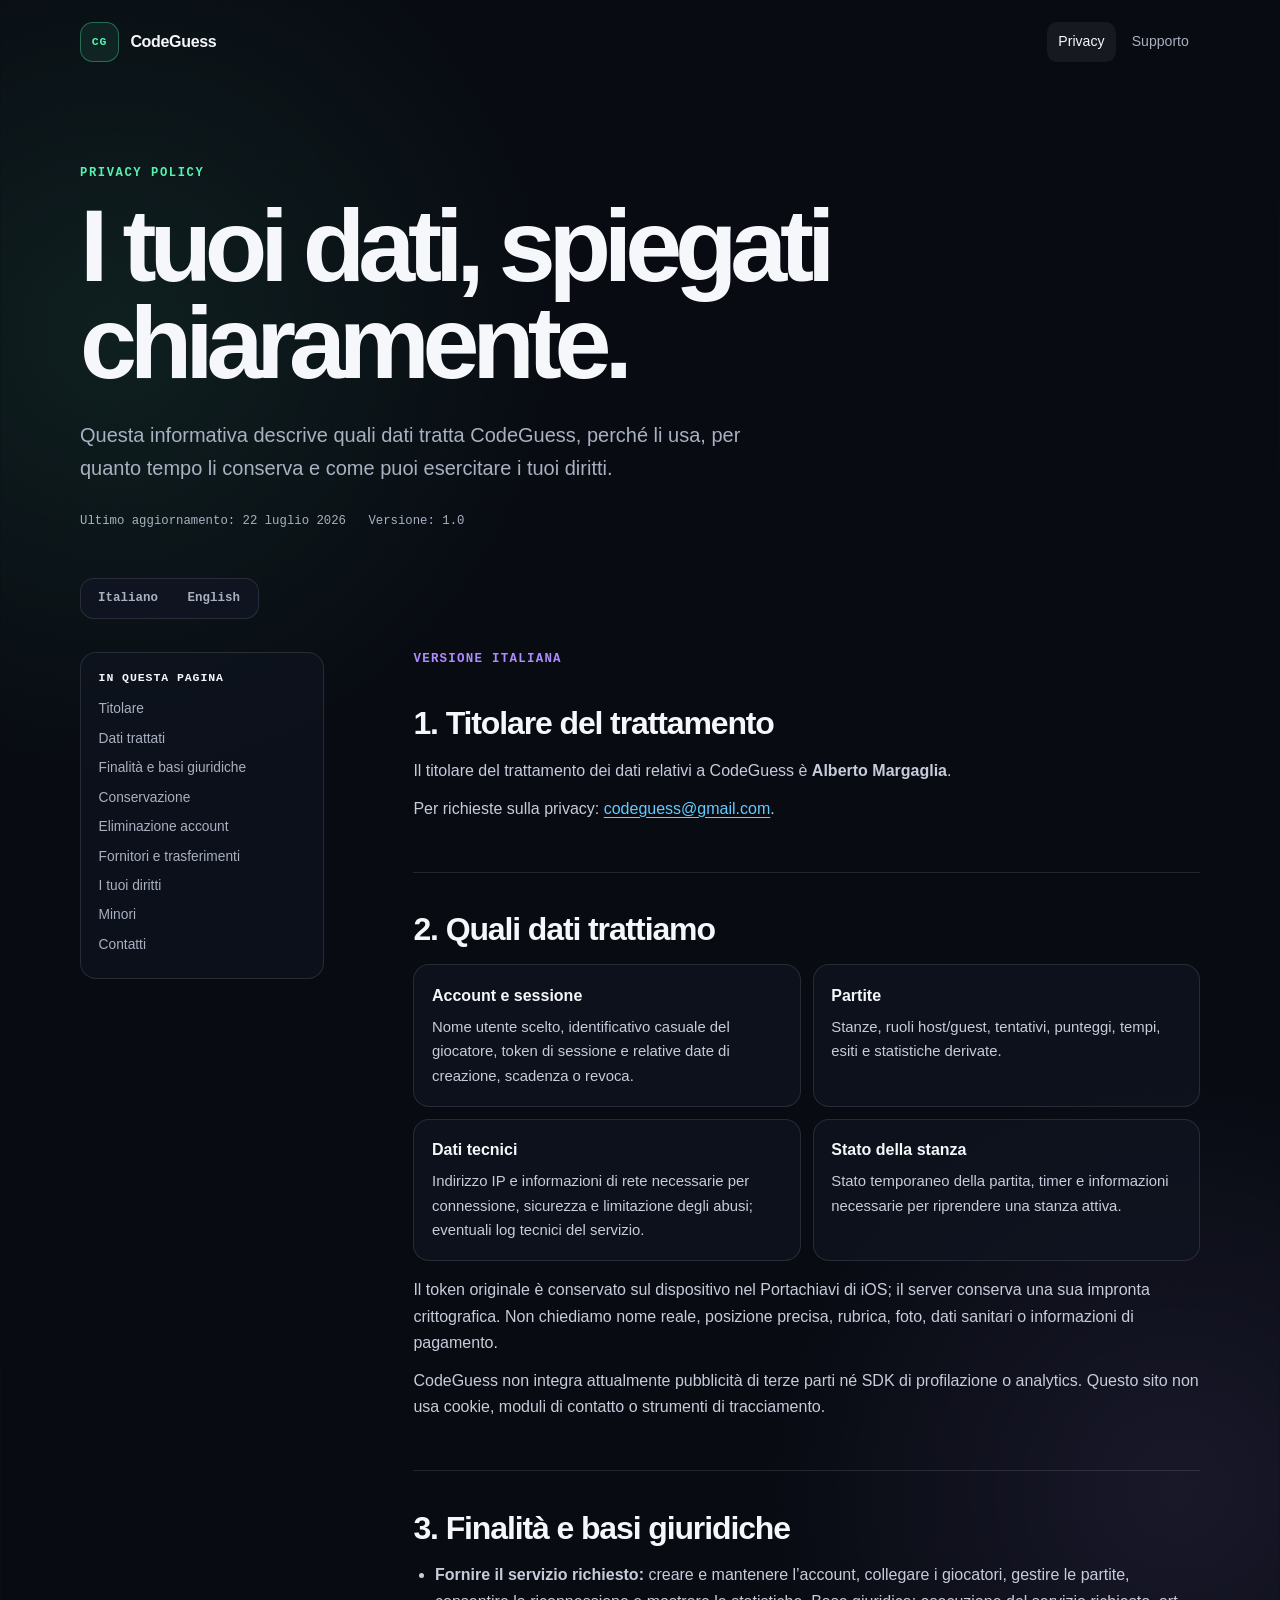
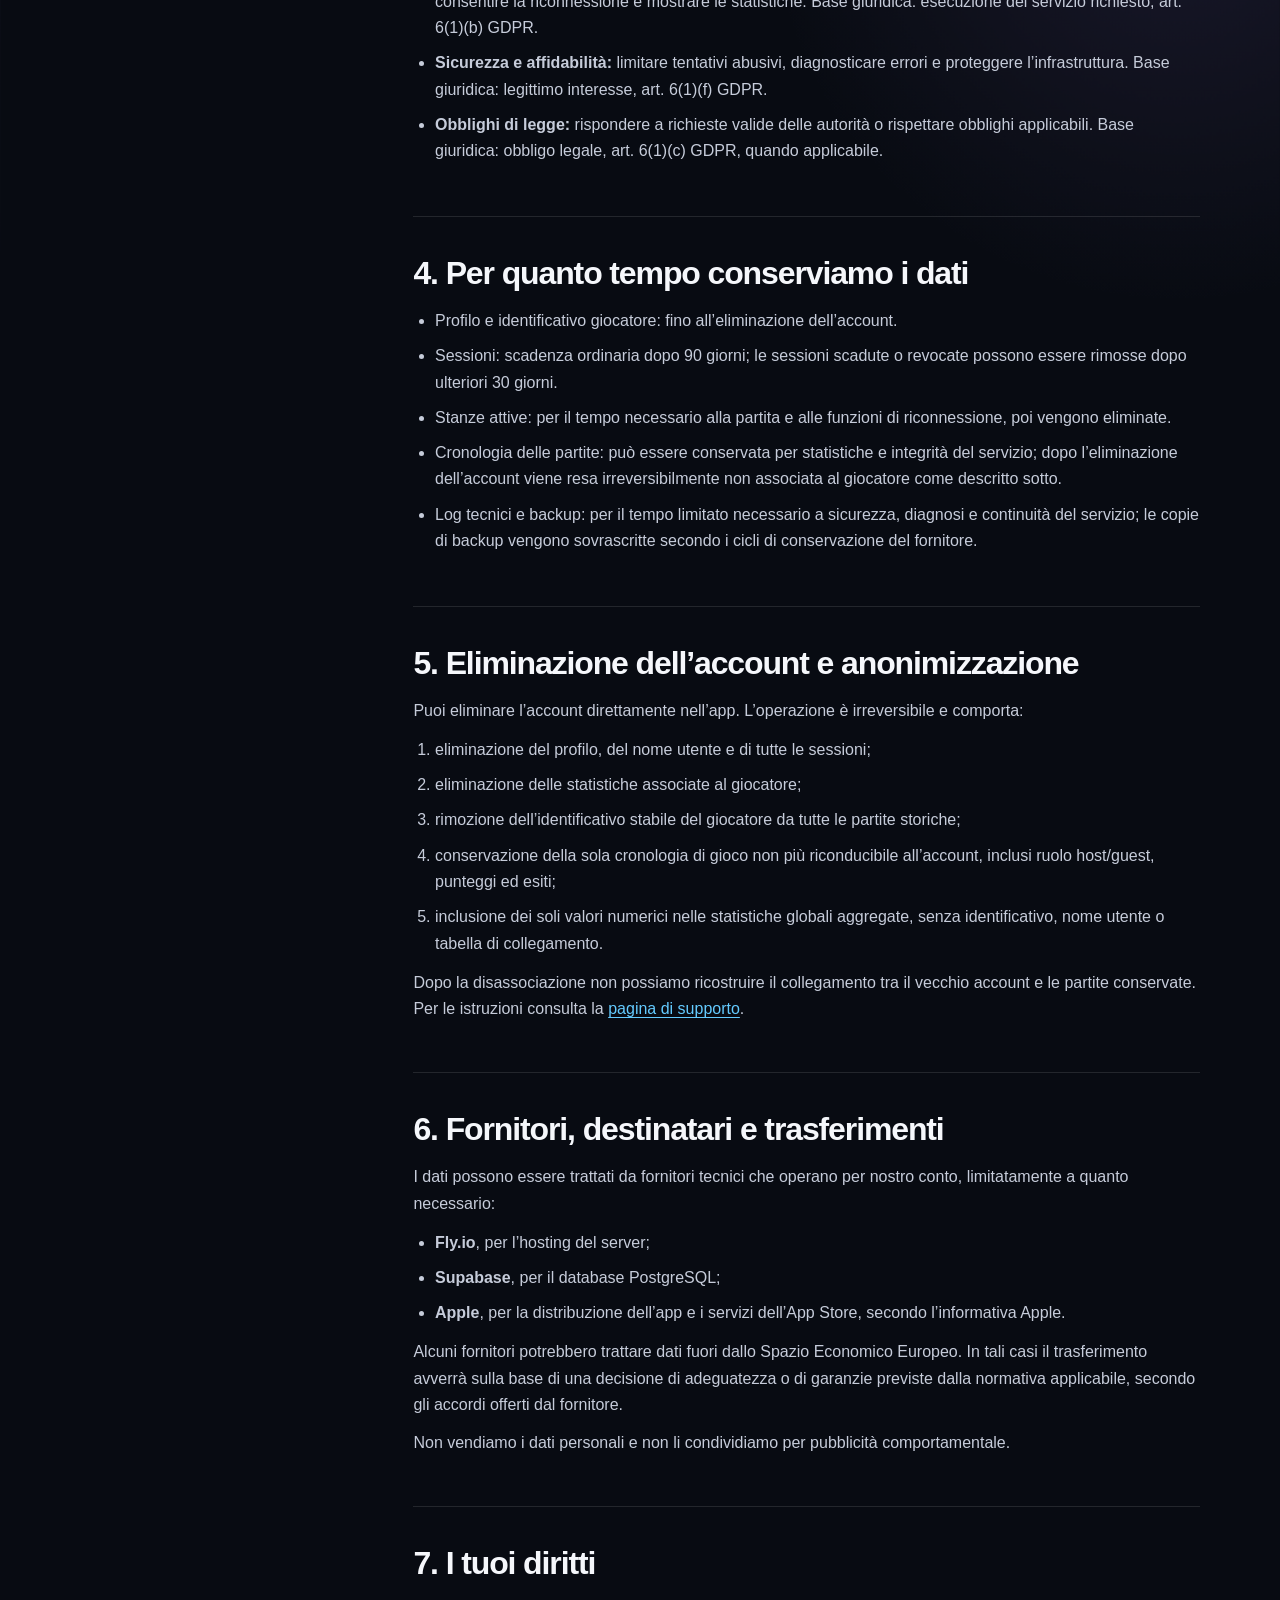
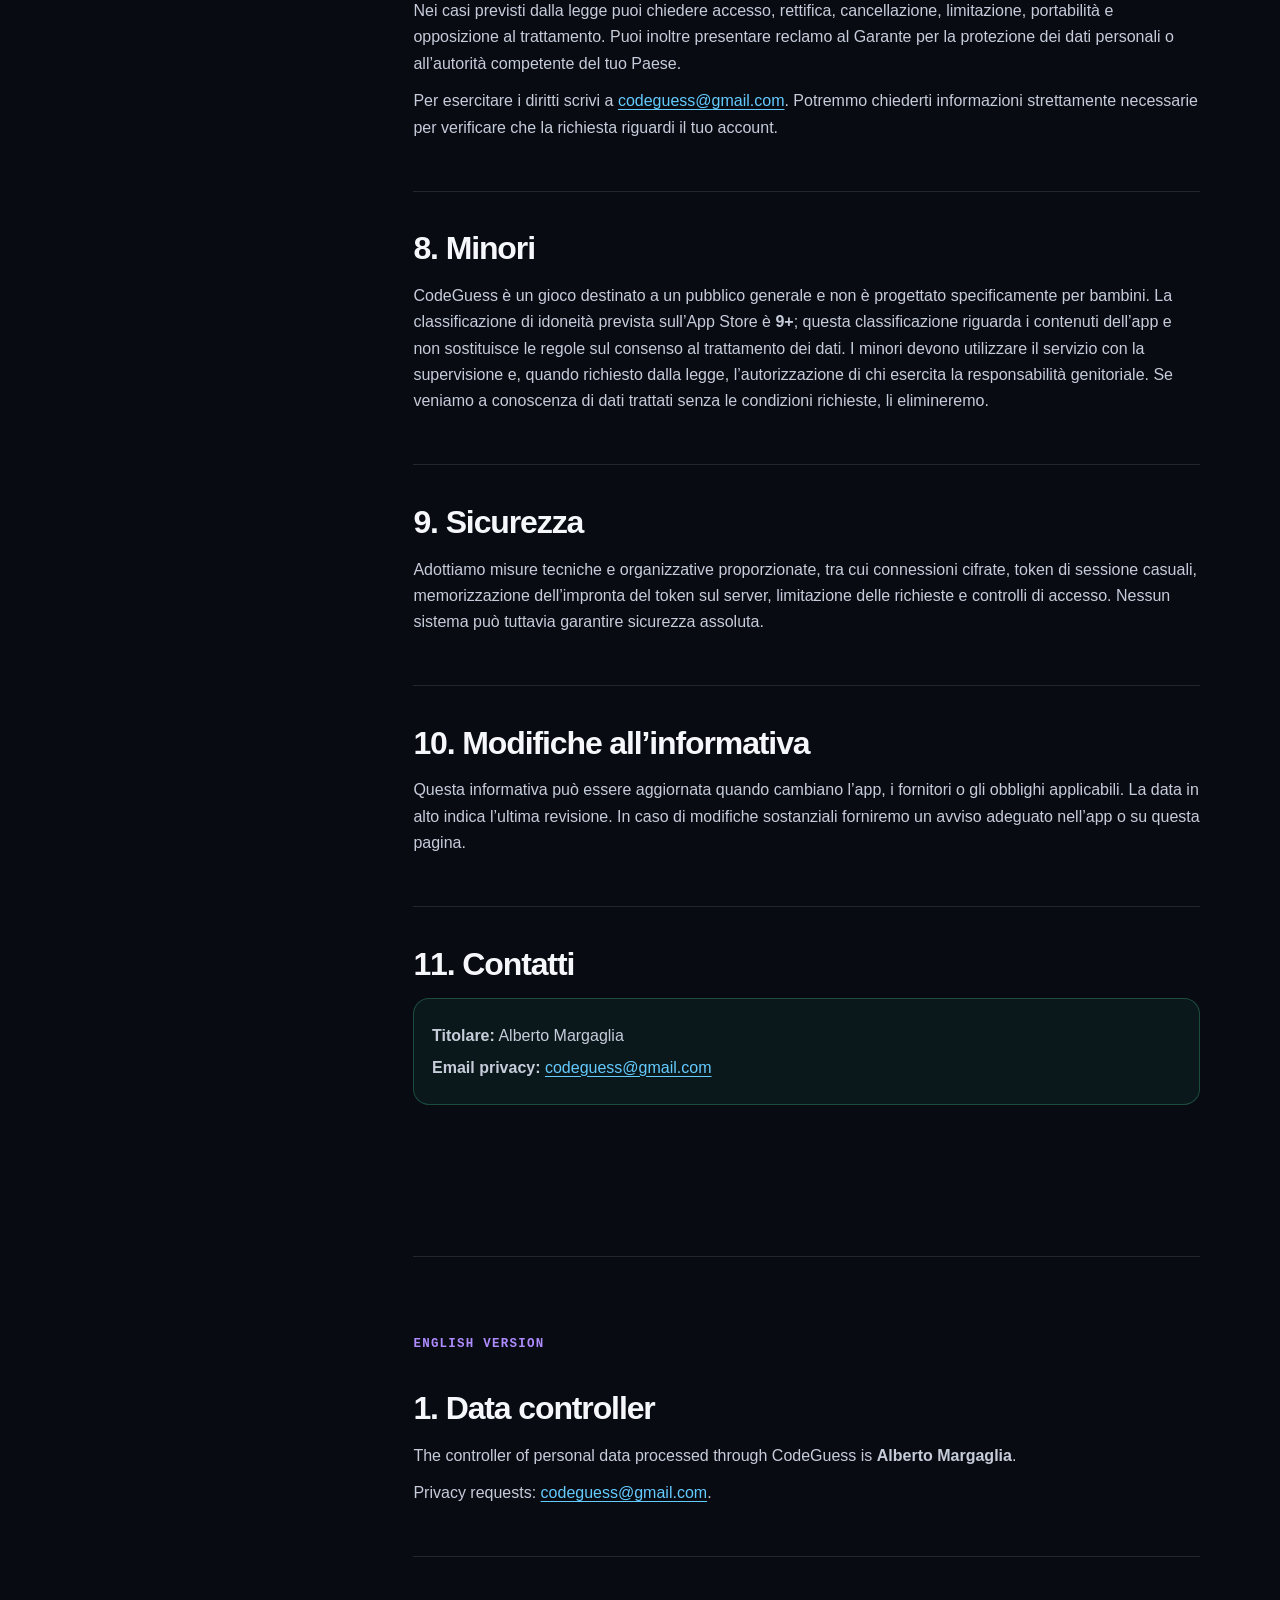
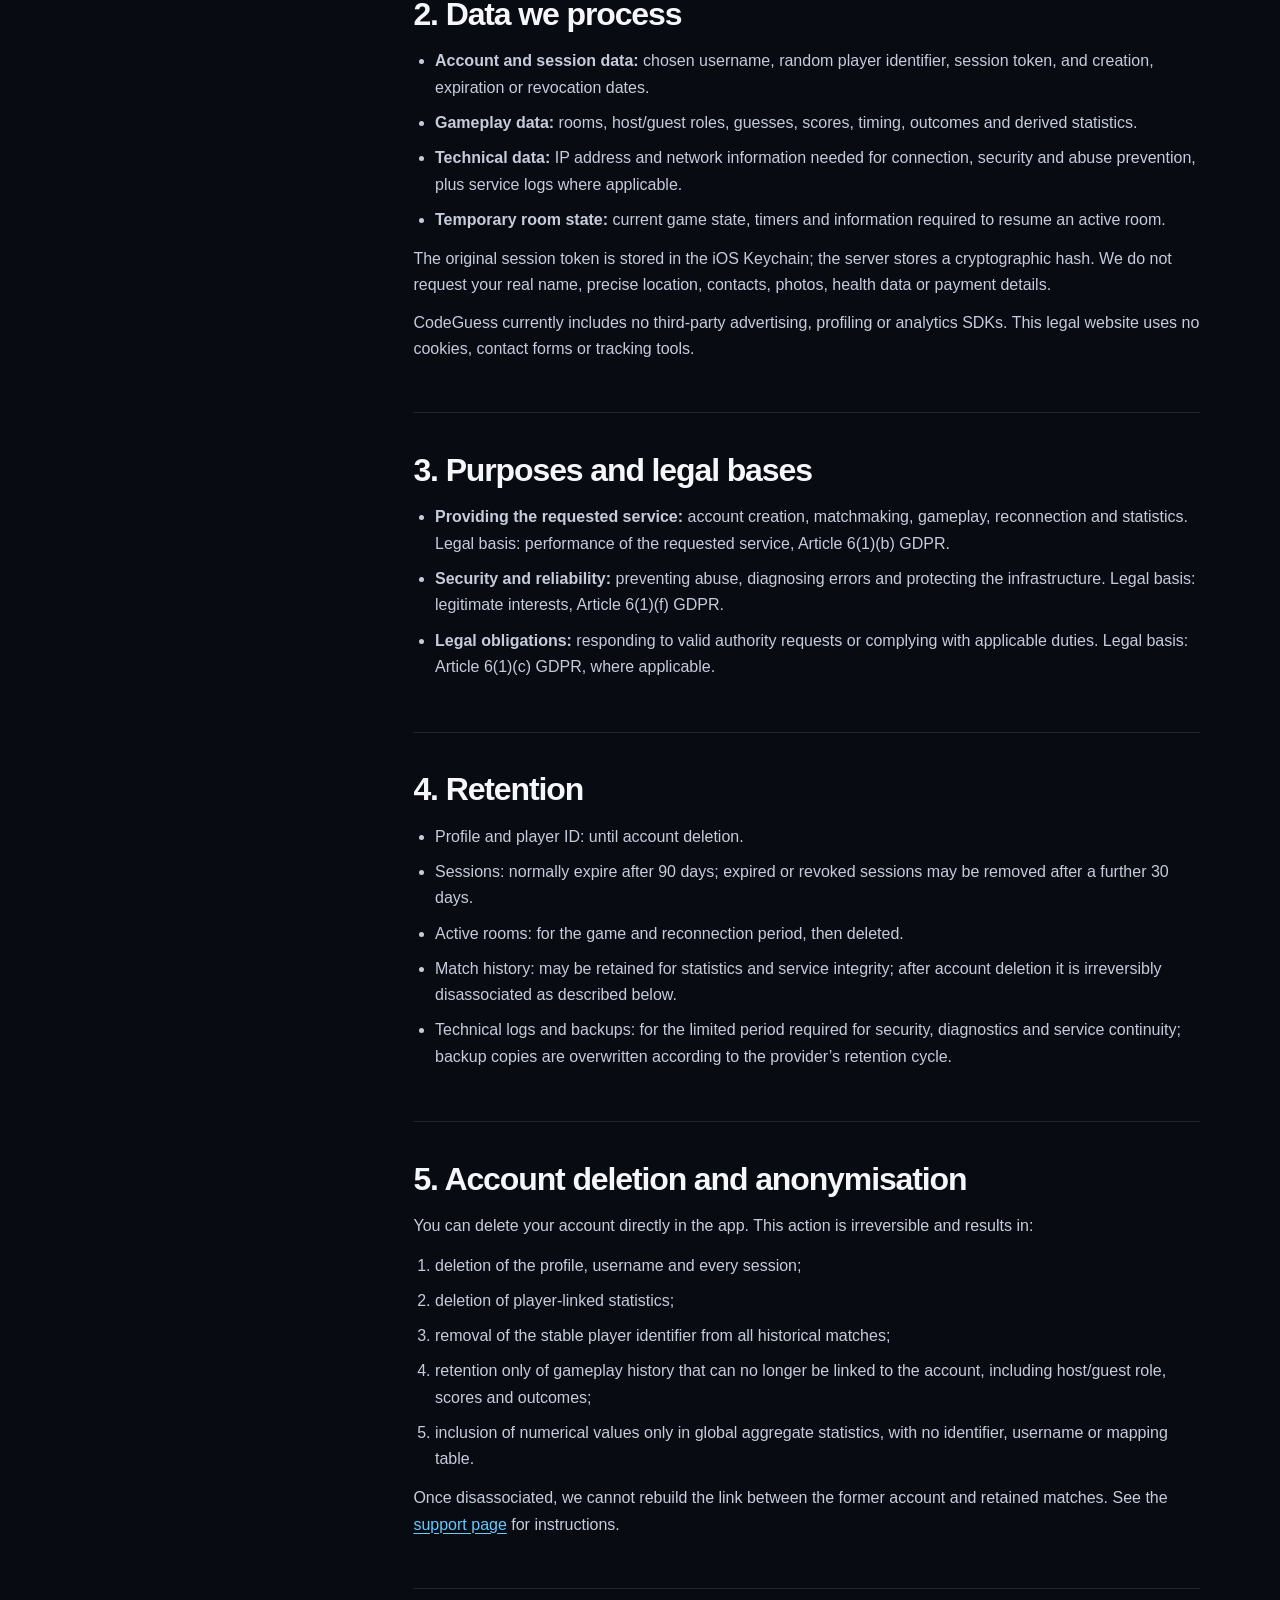
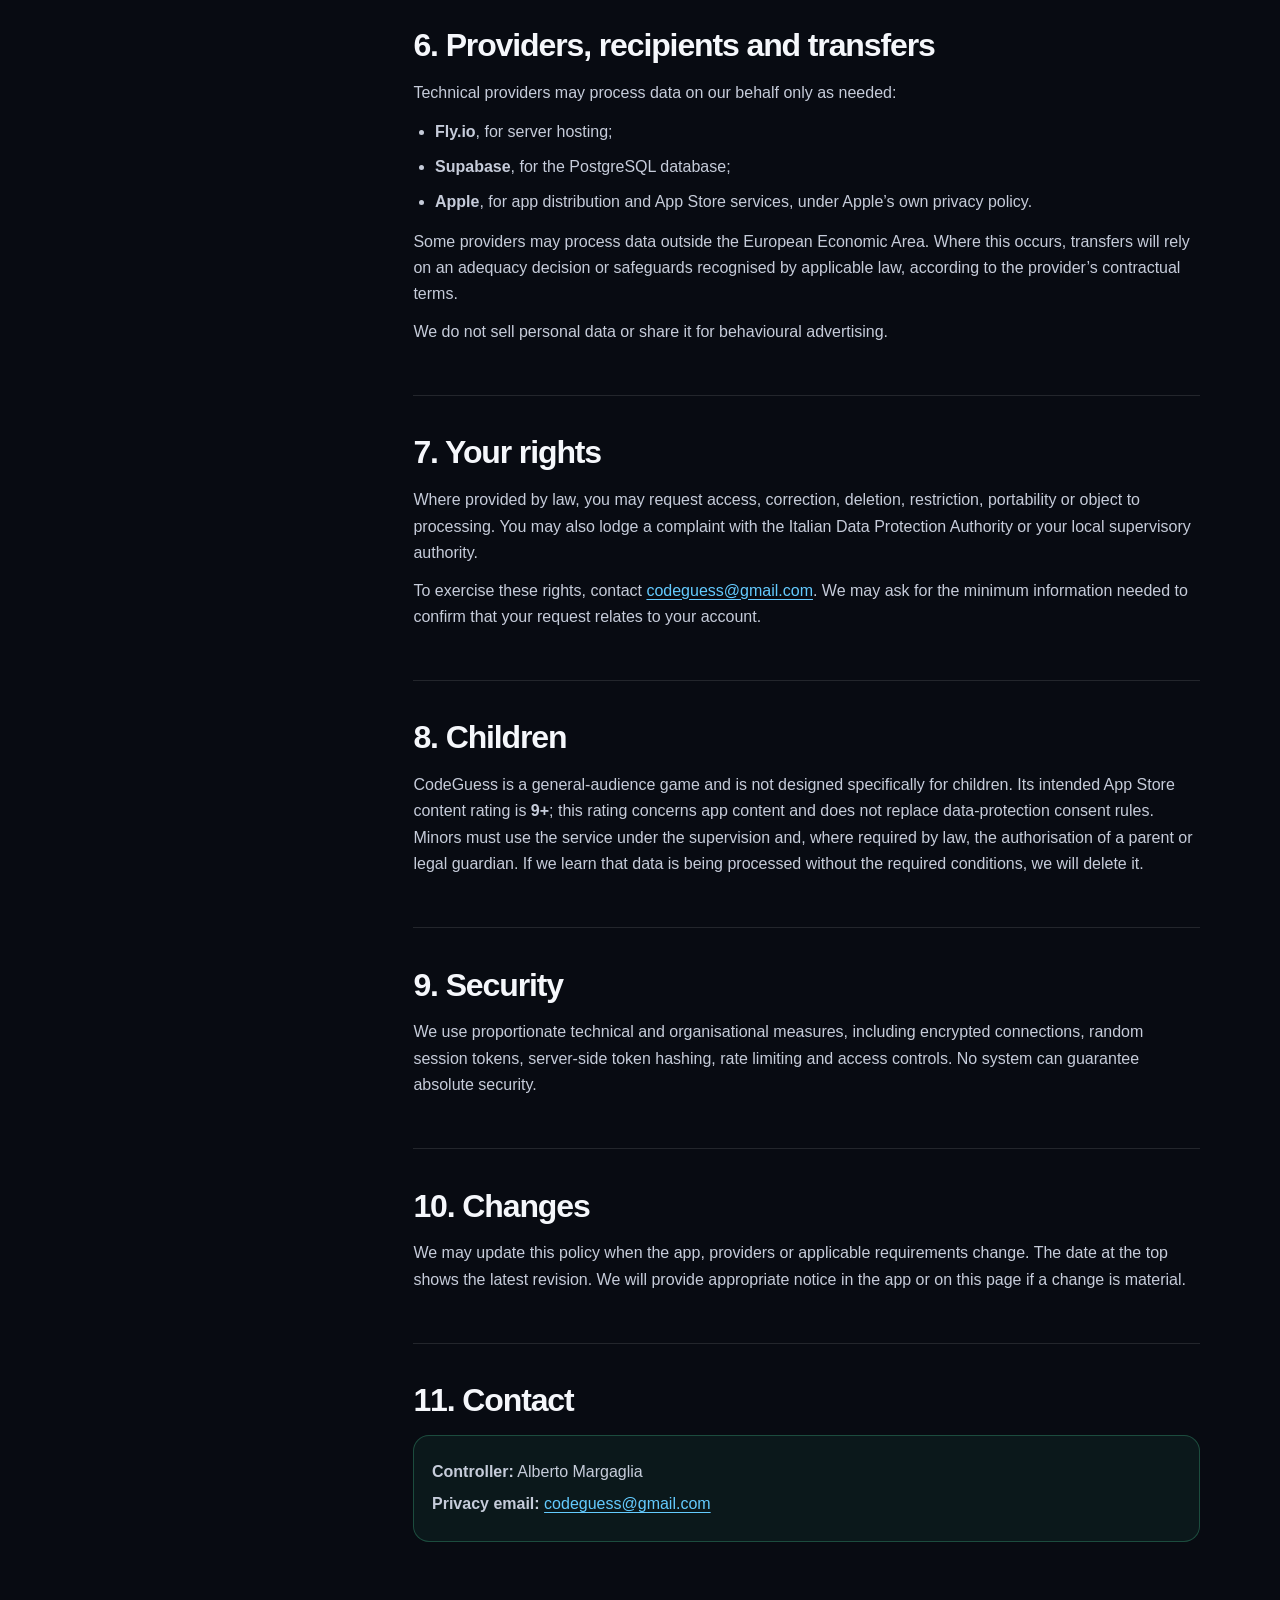
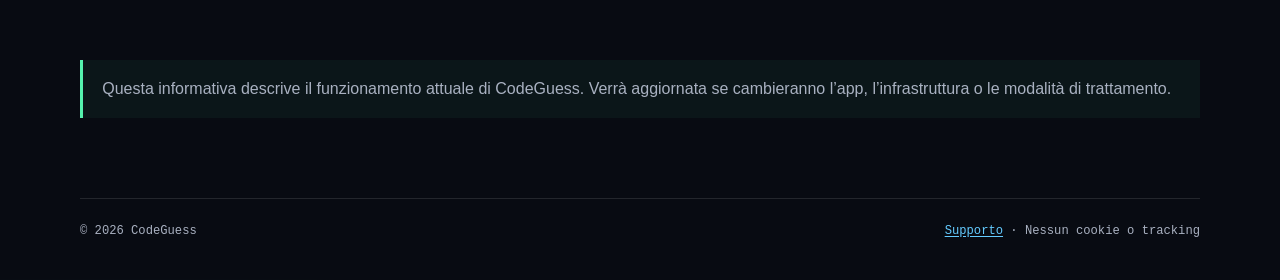
==== privacy.html @ 76d26ee3 "Publish CodeGuess privacy and support pages" ====
<!doctype html>
<html lang="it">
<head>
  <meta charset="utf-8">
  <meta name="viewport" content="width=device-width, initial-scale=1">
  <meta name="theme-color" content="#080b12">
  <meta name="description" content="Informativa sulla privacy dell’app CodeGuess.">
  <title>Privacy policy · CodeGuess</title>
  <link rel="stylesheet" href="./legal.css">
</head>
<body>
  <a class="skip-link" href="#page-title">Vai al contenuto</a>
  <div class="shell">
    <header class="topbar">
      <a class="brand" href="./" aria-label="CodeGuess, home">
        <span class="brand-mark" aria-hidden="true">CG</span>
        <span>CodeGuess</span>
      </a>
      <nav class="top-nav" aria-label="Navigazione principale">
        <a href="./privacy.html" aria-current="page">Privacy</a>
        <a href="./support.html">Supporto</a>
      </nav>
    </header>

    <main id="page-title">
      <header class="document-header">
        <p class="eyebrow">Privacy policy</p>
        <h1>I tuoi dati, spiegati chiaramente.</h1>
        <p class="lead">Questa informativa descrive quali dati tratta CodeGuess, perché li usa, per quanto tempo li conserva e come puoi esercitare i tuoi diritti.</p>
        <div class="meta-row">
          <span>Ultimo aggiornamento: 22 luglio 2026</span>
          <span>Versione: 1.0</span>
        </div>
      </header>

      <nav class="language-nav" aria-label="Lingua del documento">
        <a href="#italiano" lang="it">Italiano</a>
        <a href="#english" lang="en">English</a>
      </nav>

      <div class="document-layout">
        <aside class="contents" aria-label="Indice">
          <strong>In questa pagina</strong>
          <a href="#it-titolare">Titolare</a>
          <a href="#it-dati">Dati trattati</a>
          <a href="#it-finalita">Finalità e basi giuridiche</a>
          <a href="#it-conservazione">Conservazione</a>
          <a href="#it-eliminazione">Eliminazione account</a>
          <a href="#it-fornitori">Fornitori e trasferimenti</a>
          <a href="#it-diritti">I tuoi diritti</a>
          <a href="#it-minori">Minori</a>
          <a href="#it-contatti">Contatti</a>
        </aside>

        <div class="document-body">
          <article id="italiano" class="language-section" lang="it">
            <p class="language-title">Versione italiana</p>

            <section id="it-titolare" class="policy-section">
              <h2>1. Titolare del trattamento</h2>
              <p>Il titolare del trattamento dei dati relativi a CodeGuess è <strong>Alberto Margaglia</strong>.</p>
              <p>Per richieste sulla privacy: <a href="mailto:codeguess@gmail.com">codeguess@gmail.com</a>.</p>
            </section>

            <section id="it-dati" class="policy-section">
              <h2>2. Quali dati trattiamo</h2>
              <div class="data-grid">
                <div class="data-card">
                  <h3>Account e sessione</h3>
                  <p>Nome utente scelto, identificativo casuale del giocatore, token di sessione e relative date di creazione, scadenza o revoca.</p>
                </div>
                <div class="data-card">
                  <h3>Partite</h3>
                  <p>Stanze, ruoli host/guest, tentativi, punteggi, tempi, esiti e statistiche derivate.</p>
                </div>
                <div class="data-card">
                  <h3>Dati tecnici</h3>
                  <p>Indirizzo IP e informazioni di rete necessarie per connessione, sicurezza e limitazione degli abusi; eventuali log tecnici del servizio.</p>
                </div>
                <div class="data-card">
                  <h3>Stato della stanza</h3>
                  <p>Stato temporaneo della partita, timer e informazioni necessarie per riprendere una stanza attiva.</p>
                </div>
              </div>
              <p>Il token originale è conservato sul dispositivo nel Portachiavi di iOS; il server conserva una sua impronta crittografica. Non chiediamo nome reale, posizione precisa, rubrica, foto, dati sanitari o informazioni di pagamento.</p>
              <p>CodeGuess non integra attualmente pubblicità di terze parti né SDK di profilazione o analytics. Questo sito non usa cookie, moduli di contatto o strumenti di tracciamento.</p>
            </section>

            <section id="it-finalita" class="policy-section">
              <h2>3. Finalità e basi giuridiche</h2>
              <ul>
                <li><strong>Fornire il servizio richiesto:</strong> creare e mantenere l’account, collegare i giocatori, gestire le partite, consentire la riconnessione e mostrare le statistiche. Base giuridica: esecuzione del servizio richiesto, art. 6(1)(b) GDPR.</li>
                <li><strong>Sicurezza e affidabilità:</strong> limitare tentativi abusivi, diagnosticare errori e proteggere l’infrastruttura. Base giuridica: legittimo interesse, art. 6(1)(f) GDPR.</li>
                <li><strong>Obblighi di legge:</strong> rispondere a richieste valide delle autorità o rispettare obblighi applicabili. Base giuridica: obbligo legale, art. 6(1)(c) GDPR, quando applicabile.</li>
              </ul>
            </section>

            <section id="it-conservazione" class="policy-section">
              <h2>4. Per quanto tempo conserviamo i dati</h2>
              <ul>
                <li>Profilo e identificativo giocatore: fino all’eliminazione dell’account.</li>
                <li>Sessioni: scadenza ordinaria dopo 90 giorni; le sessioni scadute o revocate possono essere rimosse dopo ulteriori 30 giorni.</li>
                <li>Stanze attive: per il tempo necessario alla partita e alle funzioni di riconnessione, poi vengono eliminate.</li>
                <li>Cronologia delle partite: può essere conservata per statistiche e integrità del servizio; dopo l’eliminazione dell’account viene resa irreversibilmente non associata al giocatore come descritto sotto.</li>
                <li>Log tecnici e backup: per il tempo limitato necessario a sicurezza, diagnosi e continuità del servizio; le copie di backup vengono sovrascritte secondo i cicli di conservazione del fornitore.</li>
              </ul>
            </section>

            <section id="it-eliminazione" class="policy-section">
              <h2>5. Eliminazione dell’account e anonimizzazione</h2>
              <p>Puoi eliminare l’account direttamente nell’app. L’operazione è irreversibile e comporta:</p>
              <ol>
                <li>eliminazione del profilo, del nome utente e di tutte le sessioni;</li>
                <li>eliminazione delle statistiche associate al giocatore;</li>
                <li>rimozione dell’identificativo stabile del giocatore da tutte le partite storiche;</li>
                <li>conservazione della sola cronologia di gioco non più riconducibile all’account, inclusi ruolo host/guest, punteggi ed esiti;</li>
                <li>inclusione dei soli valori numerici nelle statistiche globali aggregate, senza identificativo, nome utente o tabella di collegamento.</li>
              </ol>
              <p>Dopo la disassociazione non possiamo ricostruire il collegamento tra il vecchio account e le partite conservate. Per le istruzioni consulta la <a href="./support.html#eliminazione">pagina di supporto</a>.</p>
            </section>

            <section id="it-fornitori" class="policy-section">
              <h2>6. Fornitori, destinatari e trasferimenti</h2>
              <p>I dati possono essere trattati da fornitori tecnici che operano per nostro conto, limitatamente a quanto necessario:</p>
              <ul>
                <li><strong>Fly.io</strong>, per l’hosting del server;</li>
                <li><strong>Supabase</strong>, per il database PostgreSQL;</li>
                <li><strong>Apple</strong>, per la distribuzione dell’app e i servizi dell’App Store, secondo l’informativa Apple.</li>
              </ul>
              <p>Alcuni fornitori potrebbero trattare dati fuori dallo Spazio Economico Europeo. In tali casi il trasferimento avverrà sulla base di una decisione di adeguatezza o di garanzie previste dalla normativa applicabile, secondo gli accordi offerti dal fornitore.</p>
              <p>Non vendiamo i dati personali e non li condividiamo per pubblicità comportamentale.</p>
            </section>

            <section id="it-diritti" class="policy-section">
              <h2>7. I tuoi diritti</h2>
              <p>Nei casi previsti dalla legge puoi chiedere accesso, rettifica, cancellazione, limitazione, portabilità e opposizione al trattamento. Puoi inoltre presentare reclamo al Garante per la protezione dei dati personali o all’autorità competente del tuo Paese.</p>
              <p>Per esercitare i diritti scrivi a <a href="mailto:codeguess@gmail.com">codeguess@gmail.com</a>. Potremmo chiederti informazioni strettamente necessarie per verificare che la richiesta riguardi il tuo account.</p>
            </section>

            <section id="it-minori" class="policy-section">
              <h2>8. Minori</h2>
              <p>CodeGuess è un gioco destinato a un pubblico generale e non è progettato specificamente per bambini. La classificazione di idoneità prevista sull’App Store è <strong>9+</strong>; questa classificazione riguarda i contenuti dell’app e non sostituisce le regole sul consenso al trattamento dei dati. I minori devono utilizzare il servizio con la supervisione e, quando richiesto dalla legge, l’autorizzazione di chi esercita la responsabilità genitoriale. Se veniamo a conoscenza di dati trattati senza le condizioni richieste, li elimineremo.</p>
            </section>

            <section class="policy-section">
              <h2>9. Sicurezza</h2>
              <p>Adottiamo misure tecniche e organizzative proporzionate, tra cui connessioni cifrate, token di sessione casuali, memorizzazione dell’impronta del token sul server, limitazione delle richieste e controlli di accesso. Nessun sistema può tuttavia garantire sicurezza assoluta.</p>
            </section>

            <section class="policy-section">
              <h2>10. Modifiche all’informativa</h2>
              <p>Questa informativa può essere aggiornata quando cambiano l’app, i fornitori o gli obblighi applicabili. La data in alto indica l’ultima revisione. In caso di modifiche sostanziali forniremo un avviso adeguato nell’app o su questa pagina.</p>
            </section>

            <section id="it-contatti" class="policy-section">
              <h2>11. Contatti</h2>
              <div class="contact-card">
                <p><strong>Titolare:</strong> Alberto Margaglia</p>
                <p><strong>Email privacy:</strong> <a href="mailto:codeguess@gmail.com">codeguess@gmail.com</a></p>
              </div>
            </section>
          </article>

          <article id="english" class="language-section" lang="en">
            <p class="language-title">English version</p>

            <section class="policy-section">
              <h2>1. Data controller</h2>
              <p>The controller of personal data processed through CodeGuess is <strong>Alberto Margaglia</strong>.</p>
              <p>Privacy requests: <a href="mailto:codeguess@gmail.com">codeguess@gmail.com</a>.</p>
            </section>

            <section class="policy-section">
              <h2>2. Data we process</h2>
              <ul>
                <li><strong>Account and session data:</strong> chosen username, random player identifier, session token, and creation, expiration or revocation dates.</li>
                <li><strong>Gameplay data:</strong> rooms, host/guest roles, guesses, scores, timing, outcomes and derived statistics.</li>
                <li><strong>Technical data:</strong> IP address and network information needed for connection, security and abuse prevention, plus service logs where applicable.</li>
                <li><strong>Temporary room state:</strong> current game state, timers and information required to resume an active room.</li>
              </ul>
              <p>The original session token is stored in the iOS Keychain; the server stores a cryptographic hash. We do not request your real name, precise location, contacts, photos, health data or payment details.</p>
              <p>CodeGuess currently includes no third-party advertising, profiling or analytics SDKs. This legal website uses no cookies, contact forms or tracking tools.</p>
            </section>

            <section class="policy-section">
              <h2>3. Purposes and legal bases</h2>
              <ul>
                <li><strong>Providing the requested service:</strong> account creation, matchmaking, gameplay, reconnection and statistics. Legal basis: performance of the requested service, Article 6(1)(b) GDPR.</li>
                <li><strong>Security and reliability:</strong> preventing abuse, diagnosing errors and protecting the infrastructure. Legal basis: legitimate interests, Article 6(1)(f) GDPR.</li>
                <li><strong>Legal obligations:</strong> responding to valid authority requests or complying with applicable duties. Legal basis: Article 6(1)(c) GDPR, where applicable.</li>
              </ul>
            </section>

            <section class="policy-section">
              <h2>4. Retention</h2>
              <ul>
                <li>Profile and player ID: until account deletion.</li>
                <li>Sessions: normally expire after 90 days; expired or revoked sessions may be removed after a further 30 days.</li>
                <li>Active rooms: for the game and reconnection period, then deleted.</li>
                <li>Match history: may be retained for statistics and service integrity; after account deletion it is irreversibly disassociated as described below.</li>
                <li>Technical logs and backups: for the limited period required for security, diagnostics and service continuity; backup copies are overwritten according to the provider’s retention cycle.</li>
              </ul>
            </section>

            <section class="policy-section">
              <h2>5. Account deletion and anonymisation</h2>
              <p>You can delete your account directly in the app. This action is irreversible and results in:</p>
              <ol>
                <li>deletion of the profile, username and every session;</li>
                <li>deletion of player-linked statistics;</li>
                <li>removal of the stable player identifier from all historical matches;</li>
                <li>retention only of gameplay history that can no longer be linked to the account, including host/guest role, scores and outcomes;</li>
                <li>inclusion of numerical values only in global aggregate statistics, with no identifier, username or mapping table.</li>
              </ol>
              <p>Once disassociated, we cannot rebuild the link between the former account and retained matches. See the <a href="./support.html#account-deletion">support page</a> for instructions.</p>
            </section>

            <section class="policy-section">
              <h2>6. Providers, recipients and transfers</h2>
              <p>Technical providers may process data on our behalf only as needed:</p>
              <ul>
                <li><strong>Fly.io</strong>, for server hosting;</li>
                <li><strong>Supabase</strong>, for the PostgreSQL database;</li>
                <li><strong>Apple</strong>, for app distribution and App Store services, under Apple’s own privacy policy.</li>
              </ul>
              <p>Some providers may process data outside the European Economic Area. Where this occurs, transfers will rely on an adequacy decision or safeguards recognised by applicable law, according to the provider’s contractual terms.</p>
              <p>We do not sell personal data or share it for behavioural advertising.</p>
            </section>

            <section class="policy-section">
              <h2>7. Your rights</h2>
              <p>Where provided by law, you may request access, correction, deletion, restriction, portability or object to processing. You may also lodge a complaint with the Italian Data Protection Authority or your local supervisory authority.</p>
              <p>To exercise these rights, contact <a href="mailto:codeguess@gmail.com">codeguess@gmail.com</a>. We may ask for the minimum information needed to confirm that your request relates to your account.</p>
            </section>

            <section class="policy-section">
              <h2>8. Children</h2>
              <p>CodeGuess is a general-audience game and is not designed specifically for children. Its intended App Store content rating is <strong>9+</strong>; this rating concerns app content and does not replace data-protection consent rules. Minors must use the service under the supervision and, where required by law, the authorisation of a parent or legal guardian. If we learn that data is being processed without the required conditions, we will delete it.</p>
            </section>

            <section class="policy-section">
              <h2>9. Security</h2>
              <p>We use proportionate technical and organisational measures, including encrypted connections, random session tokens, server-side token hashing, rate limiting and access controls. No system can guarantee absolute security.</p>
            </section>

            <section class="policy-section">
              <h2>10. Changes</h2>
              <p>We may update this policy when the app, providers or applicable requirements change. The date at the top shows the latest revision. We will provide appropriate notice in the app or on this page if a change is material.</p>
            </section>

            <section class="policy-section">
              <h2>11. Contact</h2>
              <div class="contact-card">
                <p><strong>Controller:</strong> Alberto Margaglia</p>
                <p><strong>Privacy email:</strong> <a href="mailto:codeguess@gmail.com">codeguess@gmail.com</a></p>
              </div>
            </section>
          </article>
        </div>
      </div>

      <p class="site-note">Questa informativa descrive il funzionamento attuale di CodeGuess. Verrà aggiornata se cambieranno l’app, l’infrastruttura o le modalità di trattamento.</p>
    </main>

    <footer>
      <div class="footer-row">
        <span>© 2026 CodeGuess</span>
        <span><a href="./support.html">Supporto</a> · Nessun cookie o tracking</span>
      </div>
    </footer>
  </div>
</body>
</html>
---- legal.css ----
:root {
  color-scheme: dark;
  --bg: #080b12;
  --surface: #101622;
  --surface-high: #171f2e;
  --text: #f5f7fb;
  --muted: #a9b1c1;
  --line: rgba(255, 255, 255, 0.11);
  --green: #55f2ae;
  --violet: #ae8cff;
  --blue: #64cbff;
  --warning: #ffd98f;
  --sans: Inter, ui-sans-serif, -apple-system, BlinkMacSystemFont, "Segoe UI", sans-serif;
  --mono: "SFMono-Regular", Consolas, "Liberation Mono", monospace;
}

* {
  box-sizing: border-box;
}

html {
  background: var(--bg);
  scroll-behavior: smooth;
}

body {
  min-height: 100vh;
  margin: 0;
  color: var(--text);
  background:
    radial-gradient(circle at 9% 4%, rgba(85, 242, 174, 0.09), transparent 28rem),
    radial-gradient(circle at 92% 18%, rgba(174, 140, 255, 0.1), transparent 26rem),
    var(--bg);
  font-family: var(--sans);
  line-height: 1.65;
  -webkit-font-smoothing: antialiased;
}

a {
  color: var(--blue);
  text-underline-offset: 0.2em;
}

a:hover {
  text-decoration-thickness: 2px;
}

a:focus-visible,
button:focus-visible {
  outline: 3px solid var(--blue);
  outline-offset: 4px;
}

.skip-link {
  position: fixed;
  top: 0.75rem;
  left: 0.75rem;
  z-index: 20;
  padding: 0.65rem 0.9rem;
  border-radius: 0.65rem;
  color: #06130d;
  background: var(--green);
  font-weight: 750;
  transform: translateY(-180%);
  transition: transform 160ms ease;
}

.skip-link:focus {
  transform: translateY(0);
}

.shell {
  width: min(1120px, calc(100% - 2rem));
  margin: 0 auto;
  padding: 1.35rem 0 2.5rem;
}

.topbar,
.footer-row {
  display: flex;
  align-items: center;
  justify-content: space-between;
  gap: 1rem;
}

.brand {
  display: inline-flex;
  align-items: center;
  gap: 0.7rem;
  color: var(--text);
  font-weight: 760;
  letter-spacing: -0.02em;
  text-decoration: none;
}

.brand-mark {
  display: grid;
  width: 2.45rem;
  height: 2.45rem;
  place-items: center;
  border: 1px solid rgba(85, 242, 174, 0.35);
  border-radius: 0.8rem;
  color: var(--green);
  background: rgba(85, 242, 174, 0.08);
  font: 700 0.72rem/1 var(--mono);
  letter-spacing: 0.08em;
}

.top-nav {
  display: flex;
  align-items: center;
  gap: 0.3rem;
}

.top-nav a {
  padding: 0.55rem 0.7rem;
  border-radius: 0.65rem;
  color: var(--muted);
  font-size: 0.88rem;
  text-decoration: none;
}

.top-nav a[aria-current="page"],
.top-nav a:hover {
  color: var(--text);
  background: rgba(255, 255, 255, 0.06);
}

.document-header {
  max-width: 840px;
  padding: 6.5rem 0 3rem;
}

.eyebrow {
  margin: 0 0 1rem;
  color: var(--green);
  font: 650 0.76rem/1.2 var(--mono);
  letter-spacing: 0.13em;
  text-transform: uppercase;
}

.document-header h1 {
  margin: 0;
  font-size: clamp(3rem, 8vw, 6.6rem);
  line-height: 0.95;
  letter-spacing: -0.07em;
}

.lead {
  max-width: 700px;
  margin: 1.7rem 0 0;
  color: var(--muted);
  font-size: clamp(1.05rem, 2vw, 1.25rem);
}

.meta-row {
  display: flex;
  flex-wrap: wrap;
  gap: 0.7rem 1.4rem;
  margin-top: 1.7rem;
  color: var(--muted);
  font: 500 0.77rem/1.5 var(--mono);
}

.draft-banner {
  display: grid;
  grid-template-columns: minmax(120px, 0.28fr) 1fr;
  gap: 1.3rem;
  margin: 0 0 2rem;
  padding: 1.15rem 1.3rem;
  border: 1px dashed rgba(255, 217, 143, 0.38);
  border-radius: 1rem;
  color: var(--warning);
  background: rgba(255, 217, 143, 0.055);
}

.draft-banner p {
  margin: 0;
  color: var(--muted);
}

.language-nav {
  position: sticky;
  top: 1rem;
  z-index: 5;
  display: inline-flex;
  gap: 0.25rem;
  margin-bottom: 2rem;
  padding: 0.3rem;
  border: 1px solid var(--line);
  border-radius: 0.85rem;
  background: rgba(16, 22, 34, 0.9);
  backdrop-filter: blur(14px);
}

.language-nav a {
  padding: 0.55rem 0.8rem;
  border-radius: 0.6rem;
  color: var(--muted);
  font: 600 0.78rem/1 var(--mono);
  text-decoration: none;
}

.language-nav a:hover {
  color: var(--text);
  background: rgba(255, 255, 255, 0.06);
}

.document-layout {
  display: grid;
  grid-template-columns: minmax(180px, 0.31fr) minmax(0, 1fr);
  gap: clamp(2rem, 7vw, 6.5rem);
  align-items: start;
}

.contents {
  position: sticky;
  top: 5.3rem;
  padding: 1.1rem;
  border: 1px solid var(--line);
  border-radius: 1rem;
  background: rgba(16, 22, 34, 0.58);
}

.contents strong {
  display: block;
  margin-bottom: 0.65rem;
  color: var(--text);
  font: 650 0.72rem/1.2 var(--mono);
  letter-spacing: 0.08em;
  text-transform: uppercase;
}

.contents a {
  display: block;
  padding: 0.34rem 0;
  color: var(--muted);
  font-size: 0.86rem;
  line-height: 1.35;
  text-decoration: none;
}

.contents a:hover {
  color: var(--text);
}

.document-body {
  min-width: 0;
}

.language-section + .language-section {
  margin-top: 6rem;
  padding-top: 5rem;
  border-top: 1px solid var(--line);
}

.language-title {
  margin: 0 0 2.4rem;
  color: var(--violet);
  font: 650 0.78rem/1.2 var(--mono);
  letter-spacing: 0.1em;
  text-transform: uppercase;
}

.policy-section {
  scroll-margin-top: 5rem;
  padding: 0 0 2.4rem;
}

.policy-section + .policy-section {
  padding-top: 2.4rem;
  border-top: 1px solid var(--line);
}

.policy-section h2 {
  margin: 0 0 1rem;
  font-size: clamp(1.45rem, 3vw, 2rem);
  line-height: 1.15;
  letter-spacing: -0.035em;
}

.policy-section h3 {
  margin: 1.5rem 0 0.45rem;
  font-size: 1rem;
}

.policy-section p,
.policy-section li {
  color: #c6ccda;
}

.policy-section p {
  margin: 0.7rem 0;
}

.policy-section ul,
.policy-section ol {
  margin: 0.8rem 0;
  padding-left: 1.35rem;
}

.policy-section li + li {
  margin-top: 0.55rem;
}

.placeholder {
  display: inline;
  padding: 0.08rem 0.3rem;
  border-radius: 0.3rem;
  color: var(--warning);
  background: rgba(255, 217, 143, 0.1);
  font-family: var(--mono);
  font-size: 0.88em;
}

.data-grid,
.help-grid {
  display: grid;
  grid-template-columns: repeat(2, minmax(0, 1fr));
  gap: 0.75rem;
  margin: 1rem 0;
}

.data-card,
.help-card,
.contact-card {
  padding: 1.1rem;
  border: 1px solid var(--line);
  border-radius: 1rem;
  background: rgba(16, 22, 34, 0.65);
}

.data-card h3,
.help-card h3 {
  margin: 0 0 0.35rem;
}

.data-card p,
.help-card p {
  margin: 0;
  font-size: 0.93rem;
}

.home-links a {
  position: relative;
  min-height: 175px;
  color: var(--text);
  text-decoration: none;
  transition: border-color 180ms ease, transform 180ms ease;
}

.home-links a:hover {
  border-color: rgba(255, 255, 255, 0.26);
  transform: translateY(-3px);
}

.home-links a::after {
  content: "↗";
  position: absolute;
  top: 0.9rem;
  right: 1rem;
  color: var(--green);
  font-size: 1.3rem;
}

.home-links h2 {
  margin: 2.8rem 0 0.45rem;
  font-size: 1.65rem;
  letter-spacing: -0.035em;
}

.contact-card {
  margin: 1rem 0;
  border-color: rgba(85, 242, 174, 0.24);
  background: rgba(85, 242, 174, 0.055);
}

.contact-card p {
  margin: 0.35rem 0;
}

.steps {
  list-style: none;
  padding: 0 !important;
  counter-reset: step;
}

.steps li {
  position: relative;
  min-height: 2.4rem;
  padding-left: 3.15rem;
  counter-increment: step;
}

.steps li::before {
  content: counter(step, decimal-leading-zero);
  position: absolute;
  left: 0;
  top: 0.05rem;
  color: var(--green);
  font: 650 0.75rem/1.8rem var(--mono);
}

.site-note {
  margin-top: 4rem;
  padding: 1rem 1.2rem;
  border-left: 3px solid var(--green);
  color: var(--muted);
  background: rgba(85, 242, 174, 0.045);
}

footer {
  margin-top: 5rem;
  padding-top: 1.4rem;
  border-top: 1px solid var(--line);
  color: var(--muted);
  font: 500 0.76rem/1.5 var(--mono);
}

@media (max-width: 820px) {
  .document-header {
    padding-top: 4.2rem;
  }

  .document-layout {
    grid-template-columns: 1fr;
  }

  .contents {
    display: none;
  }
}

@media (max-width: 620px) {
  .topbar {
    align-items: flex-start;
  }

  .top-nav {
    flex-direction: column;
    align-items: flex-end;
  }

  .draft-banner,
  .data-grid,
  .help-grid {
    grid-template-columns: 1fr;
  }

  .footer-row {
    align-items: flex-start;
    flex-direction: column;
  }
}

@media print {
  :root {
    color-scheme: light;
  }

  body {
    color: #15171b;
    background: #fff;
  }

  .topbar,
  .language-nav,
  .contents,
  .draft-banner,
  footer {
    display: none;
  }

  .document-header {
    padding-top: 1rem;
  }

  .document-layout {
    display: block;
  }

  .policy-section p,
  .policy-section li,
  .lead {
    color: #282c33;
  }

  .data-card,
  .help-card,
  .contact-card {
    border-color: #d8dbe0;
    background: #fff;
  }
}

@media (prefers-reduced-motion: reduce) {
  *,
  *::before,
  *::after {
    scroll-behavior: auto !important;
    transition: none !important;
  }
}
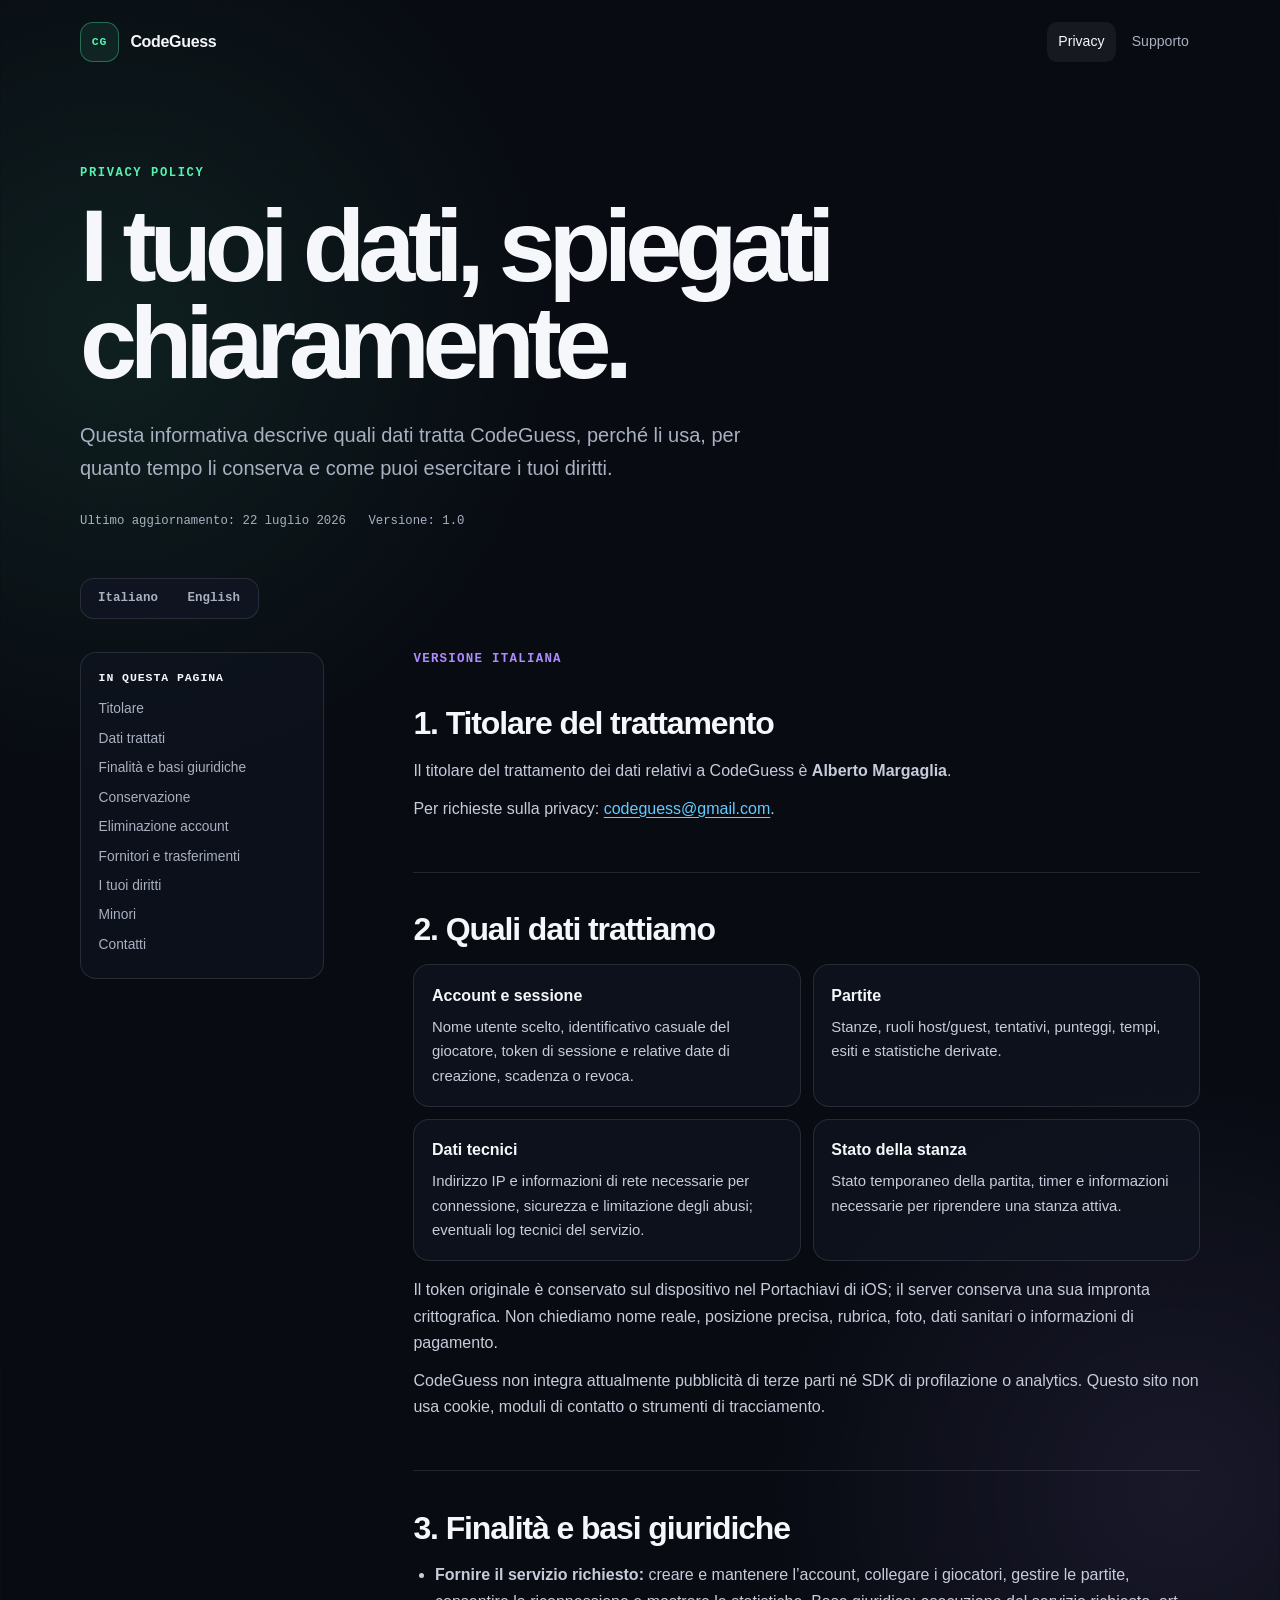
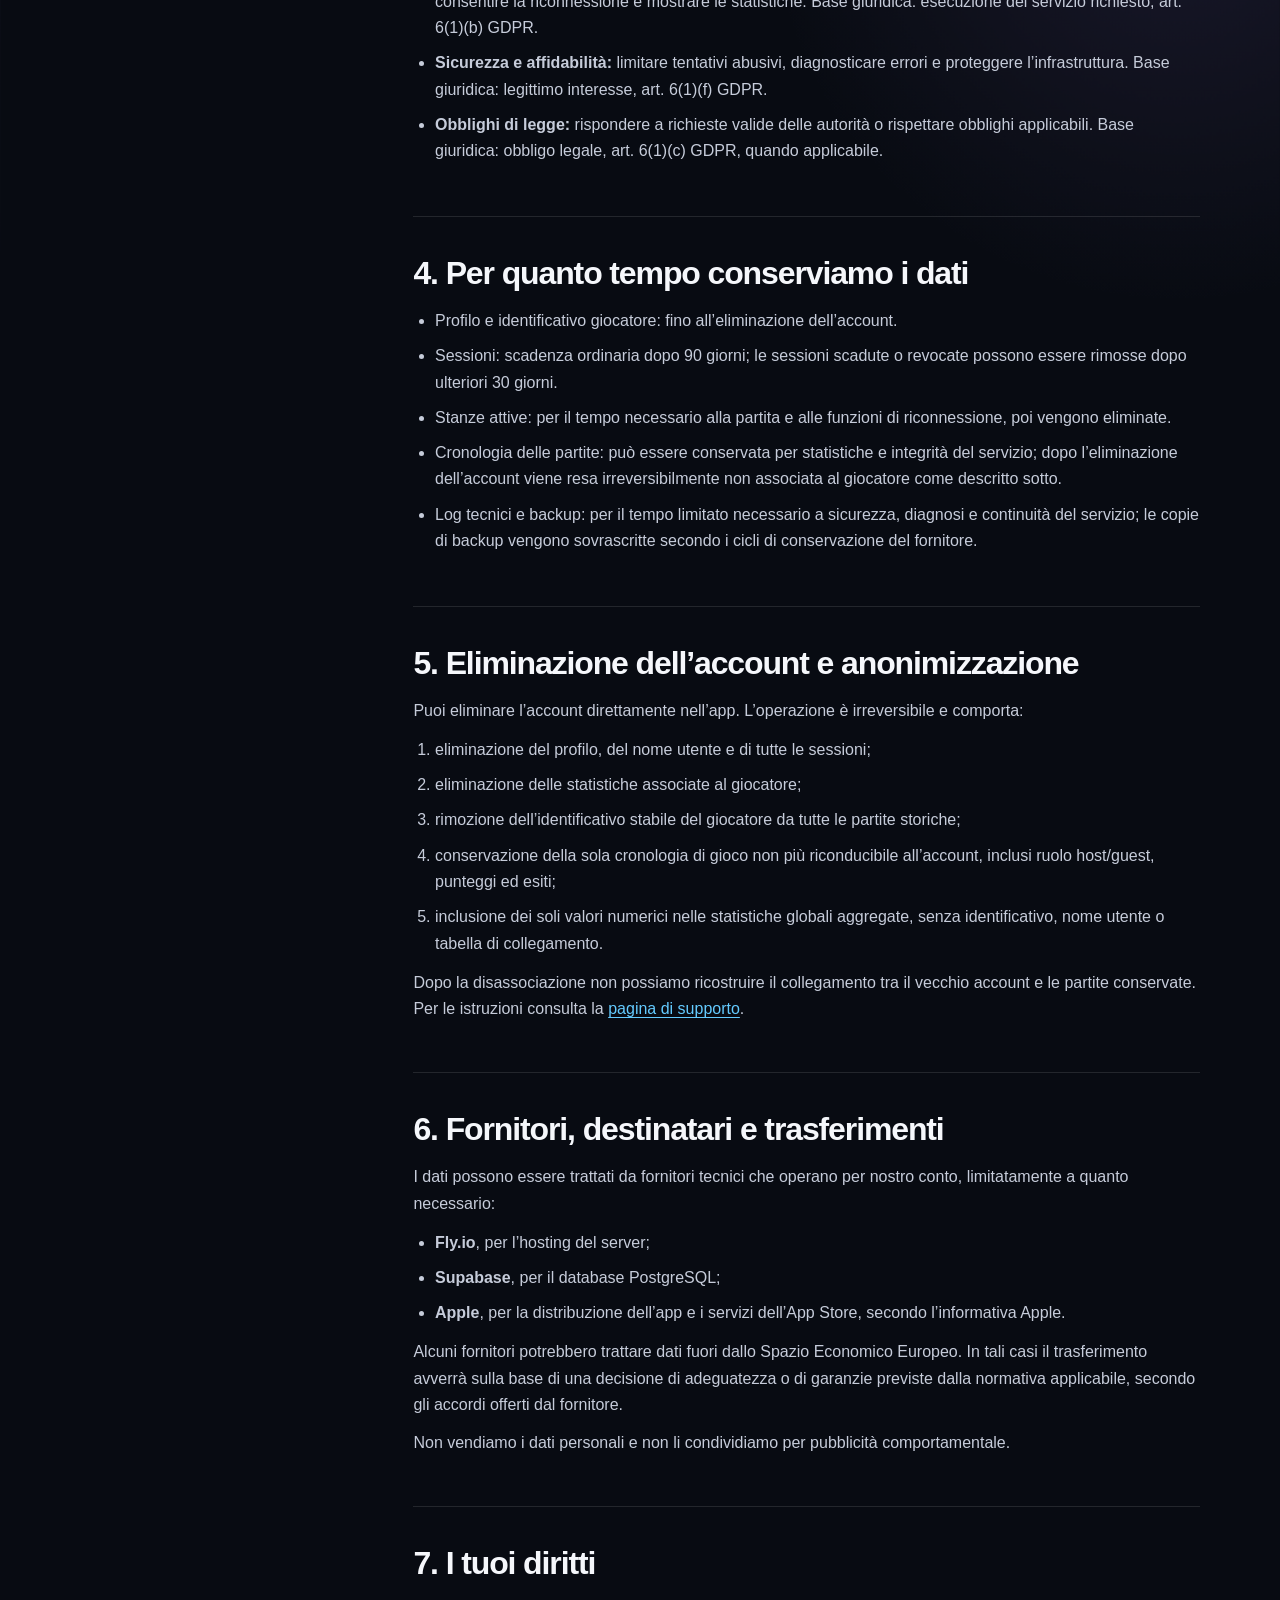
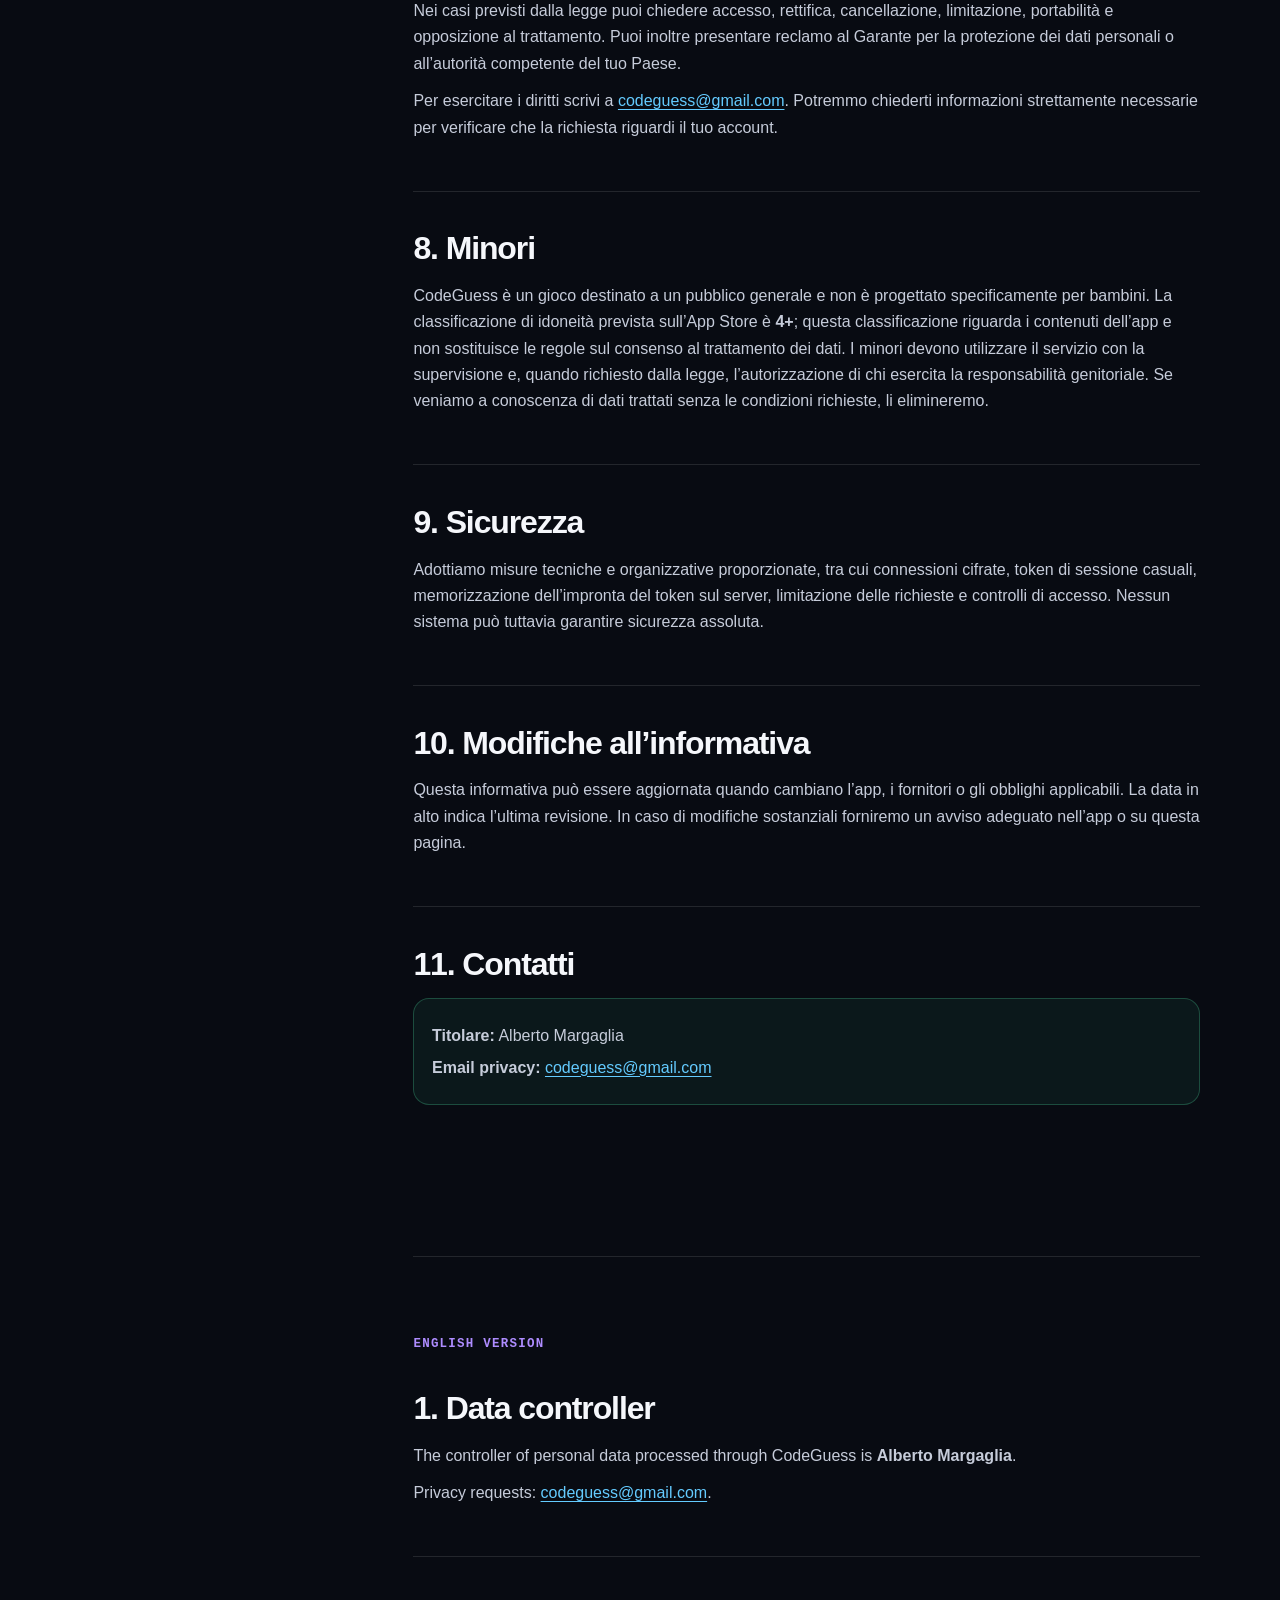
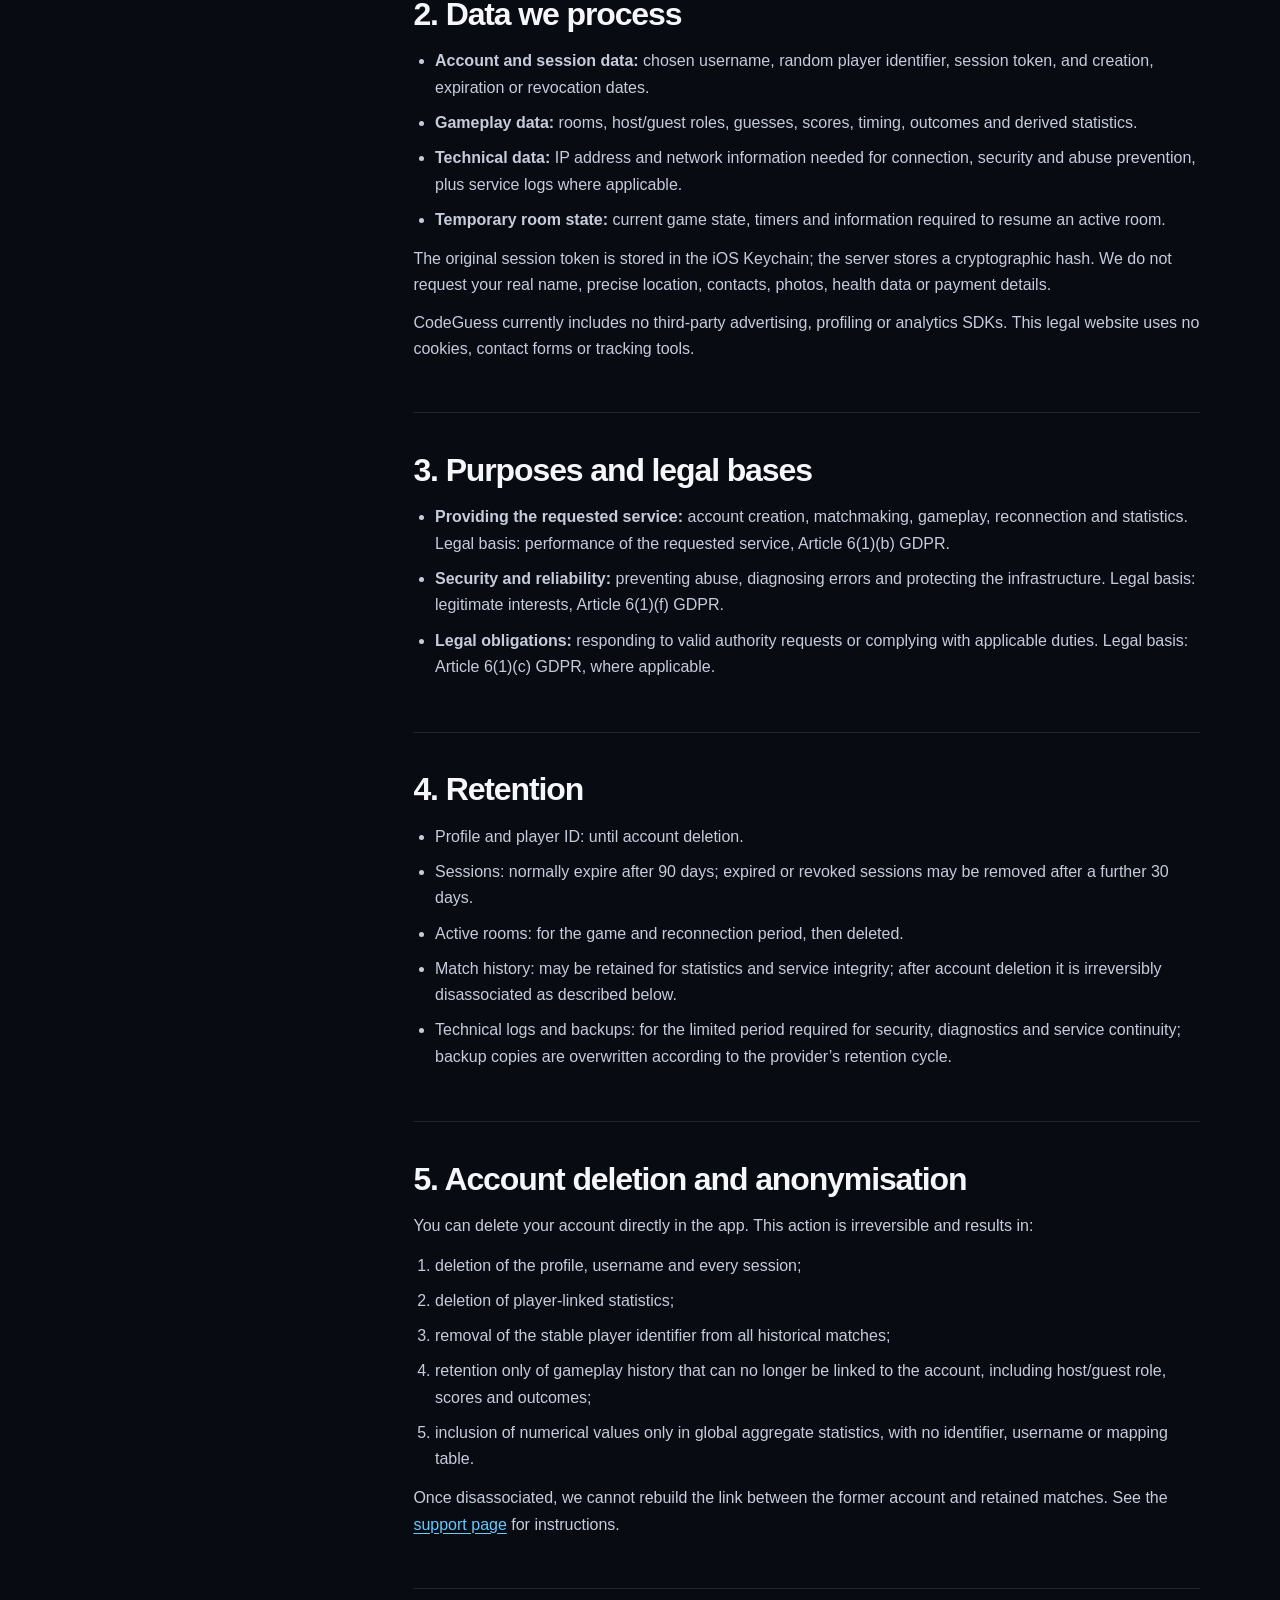
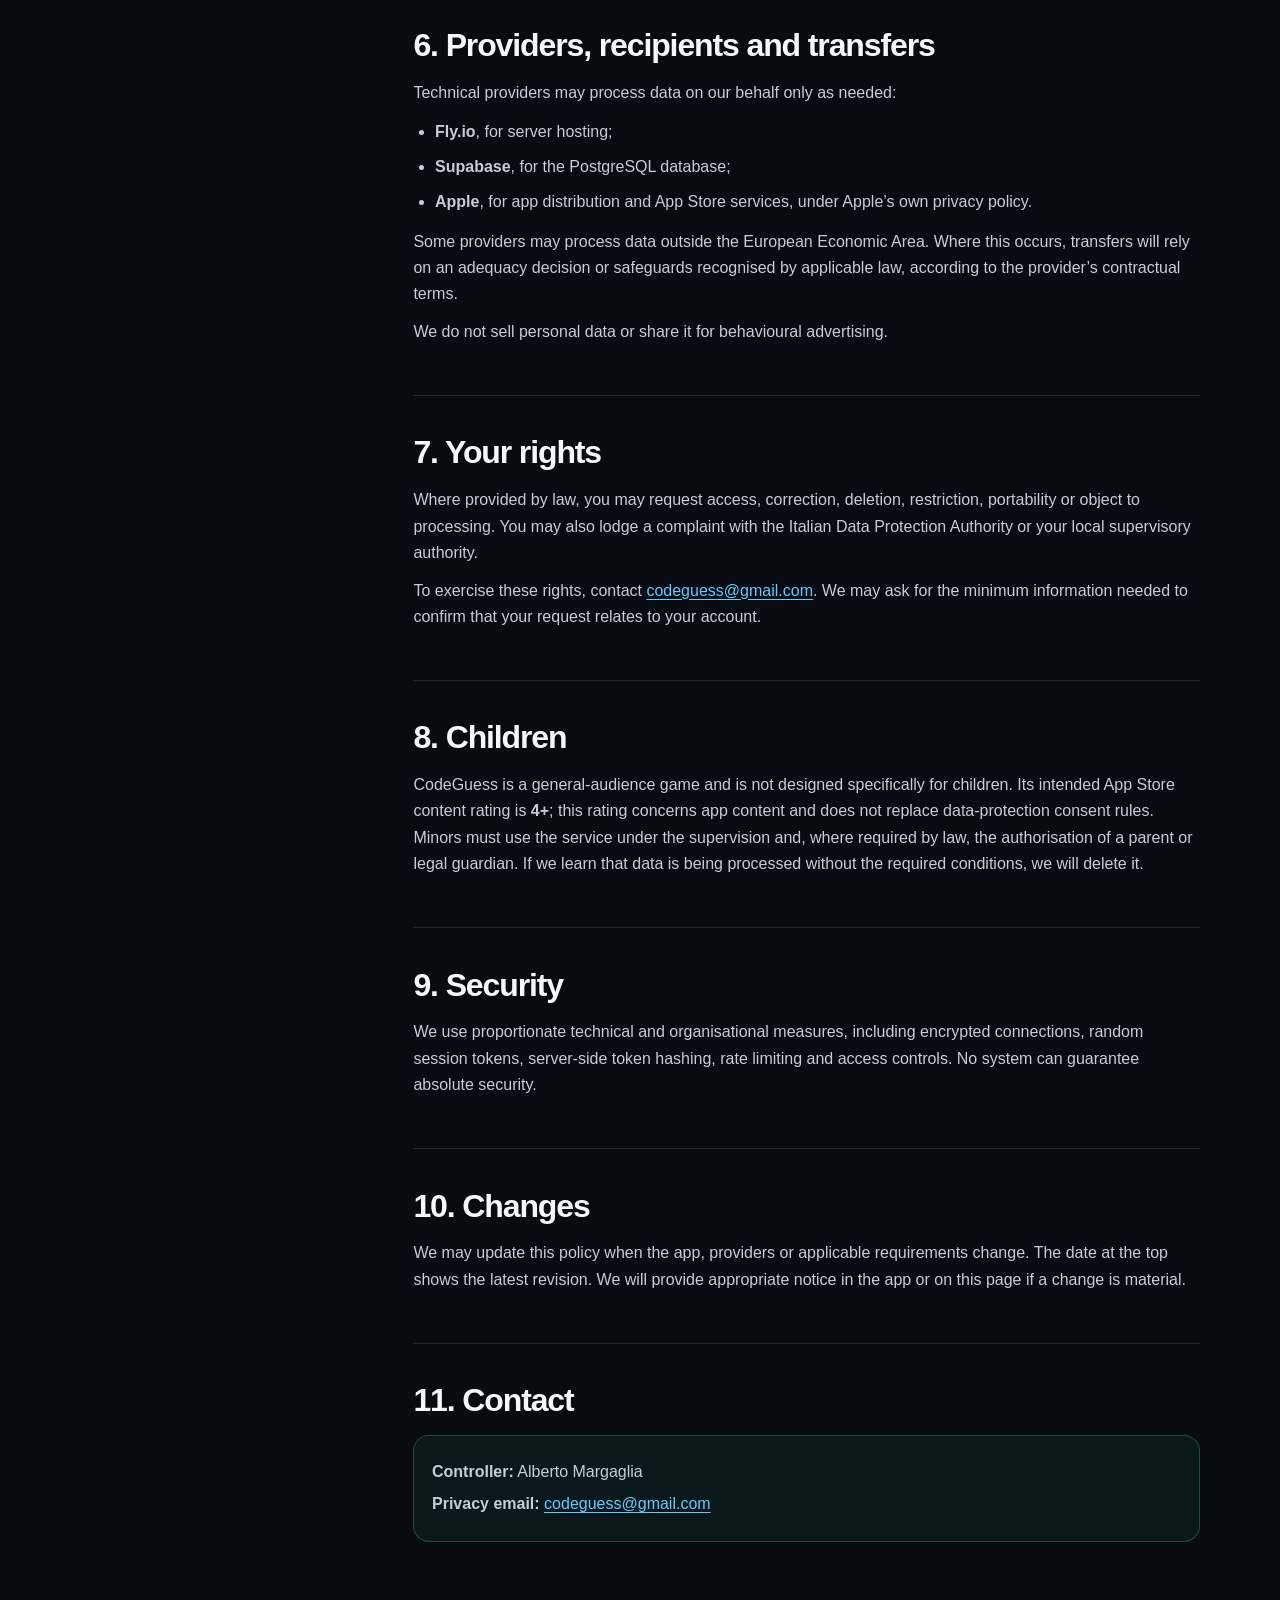
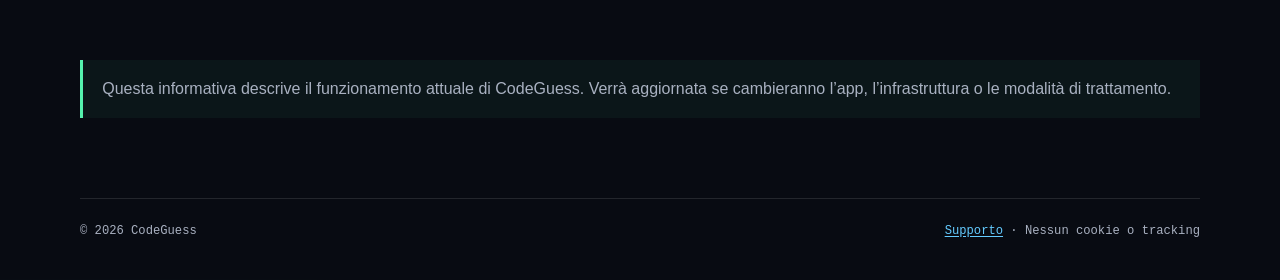
==== commit aead77fa: "Changed target age" ====
--- a/privacy.html
+++ b/privacy.html
@@ -139,7 +139,7 @@
 
             <section id="it-minori" class="policy-section">
               <h2>8. Minori</h2>
-              <p>CodeGuess è un gioco destinato a un pubblico generale e non è progettato specificamente per bambini. La classificazione di idoneità prevista sull’App Store è <strong>9+</strong>; questa classificazione riguarda i contenuti dell’app e non sostituisce le regole sul consenso al trattamento dei dati. I minori devono utilizzare il servizio con la supervisione e, quando richiesto dalla legge, l’autorizzazione di chi esercita la responsabilità genitoriale. Se veniamo a conoscenza di dati trattati senza le condizioni richieste, li elimineremo.</p>
+              <p>CodeGuess è un gioco destinato a un pubblico generale e non è progettato specificamente per bambini. La classificazione di idoneità prevista sull’App Store è <strong>4+</strong>; questa classificazione riguarda i contenuti dell’app e non sostituisce le regole sul consenso al trattamento dei dati. I minori devono utilizzare il servizio con la supervisione e, quando richiesto dalla legge, l’autorizzazione di chi esercita la responsabilità genitoriale. Se veniamo a conoscenza di dati trattati senza le condizioni richieste, li elimineremo.</p>
             </section>
 
             <section class="policy-section">
@@ -235,7 +235,7 @@
 
             <section class="policy-section">
               <h2>8. Children</h2>
-              <p>CodeGuess is a general-audience game and is not designed specifically for children. Its intended App Store content rating is <strong>9+</strong>; this rating concerns app content and does not replace data-protection consent rules. Minors must use the service under the supervision and, where required by law, the authorisation of a parent or legal guardian. If we learn that data is being processed without the required conditions, we will delete it.</p>
+              <p>CodeGuess is a general-audience game and is not designed specifically for children. Its intended App Store content rating is <strong>4+</strong>; this rating concerns app content and does not replace data-protection consent rules. Minors must use the service under the supervision and, where required by law, the authorisation of a parent or legal guardian. If we learn that data is being processed without the required conditions, we will delete it.</p>
             </section>
 
             <section class="policy-section">
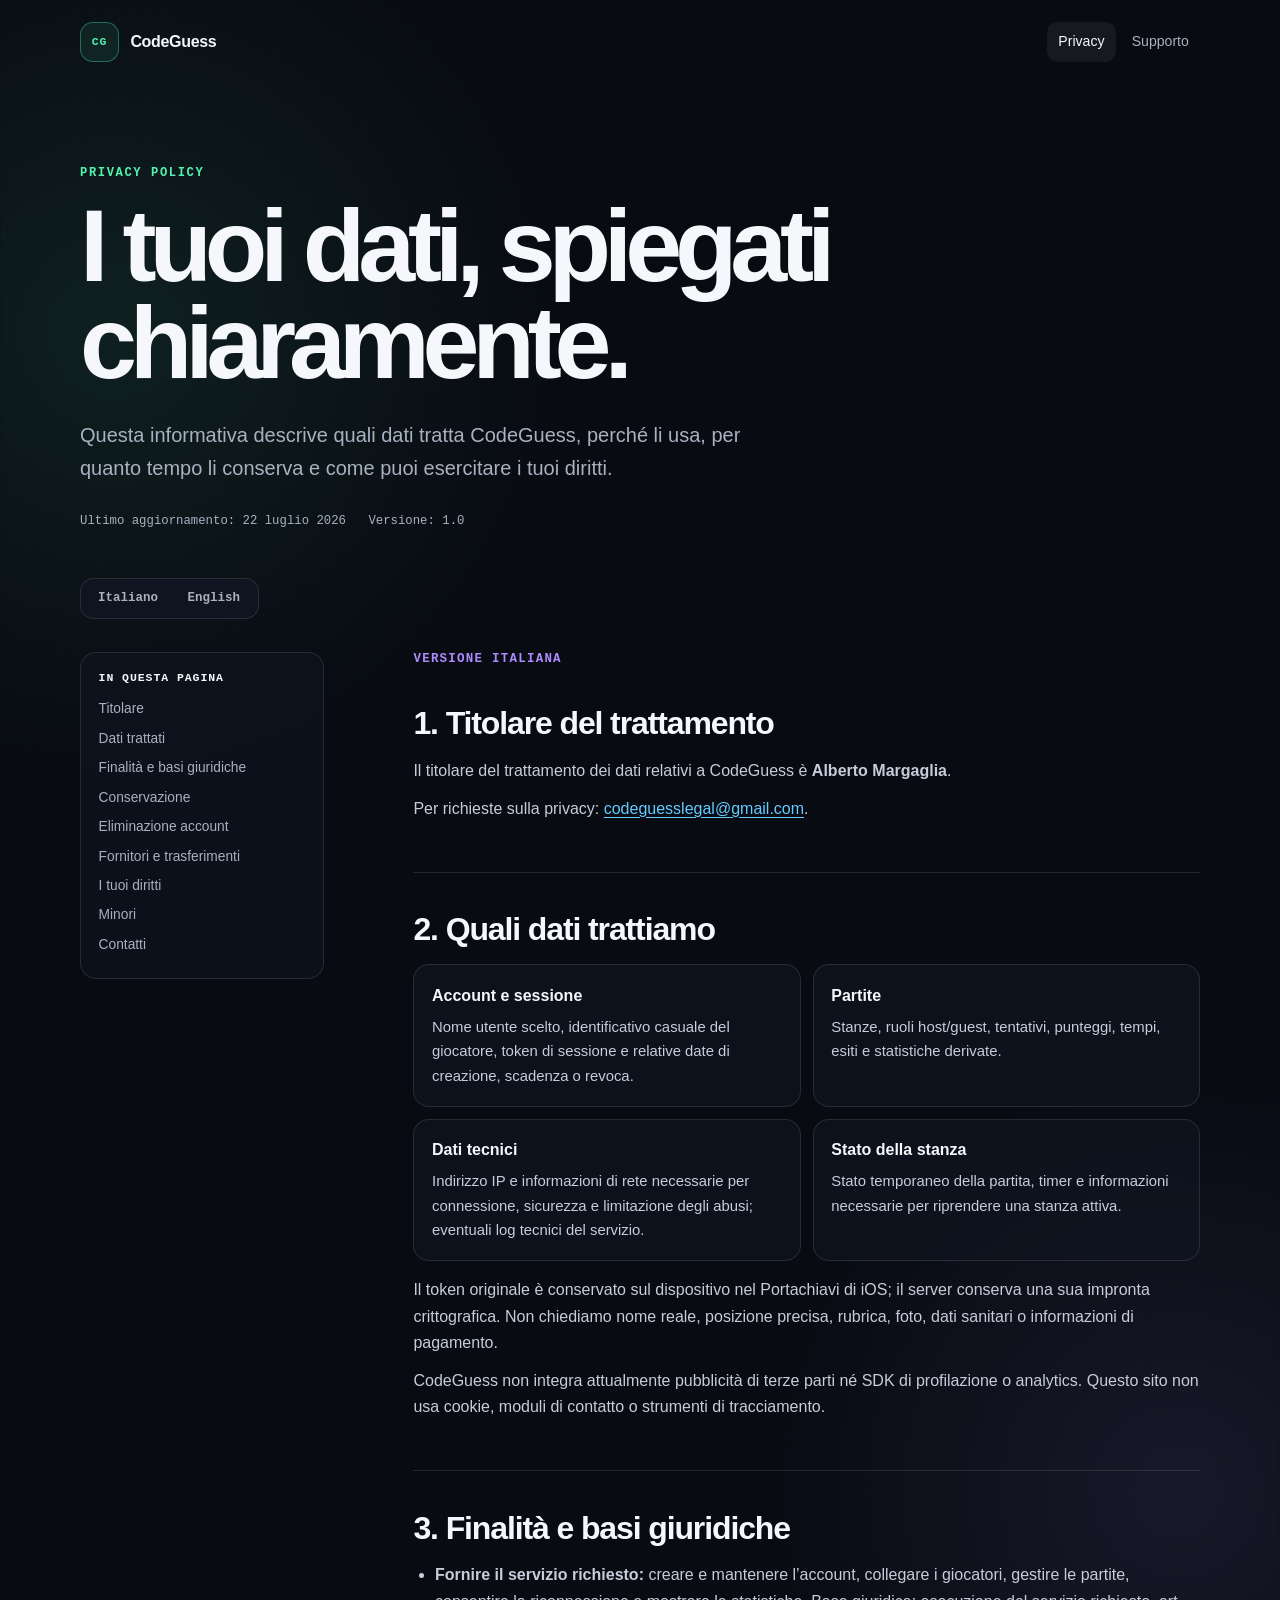
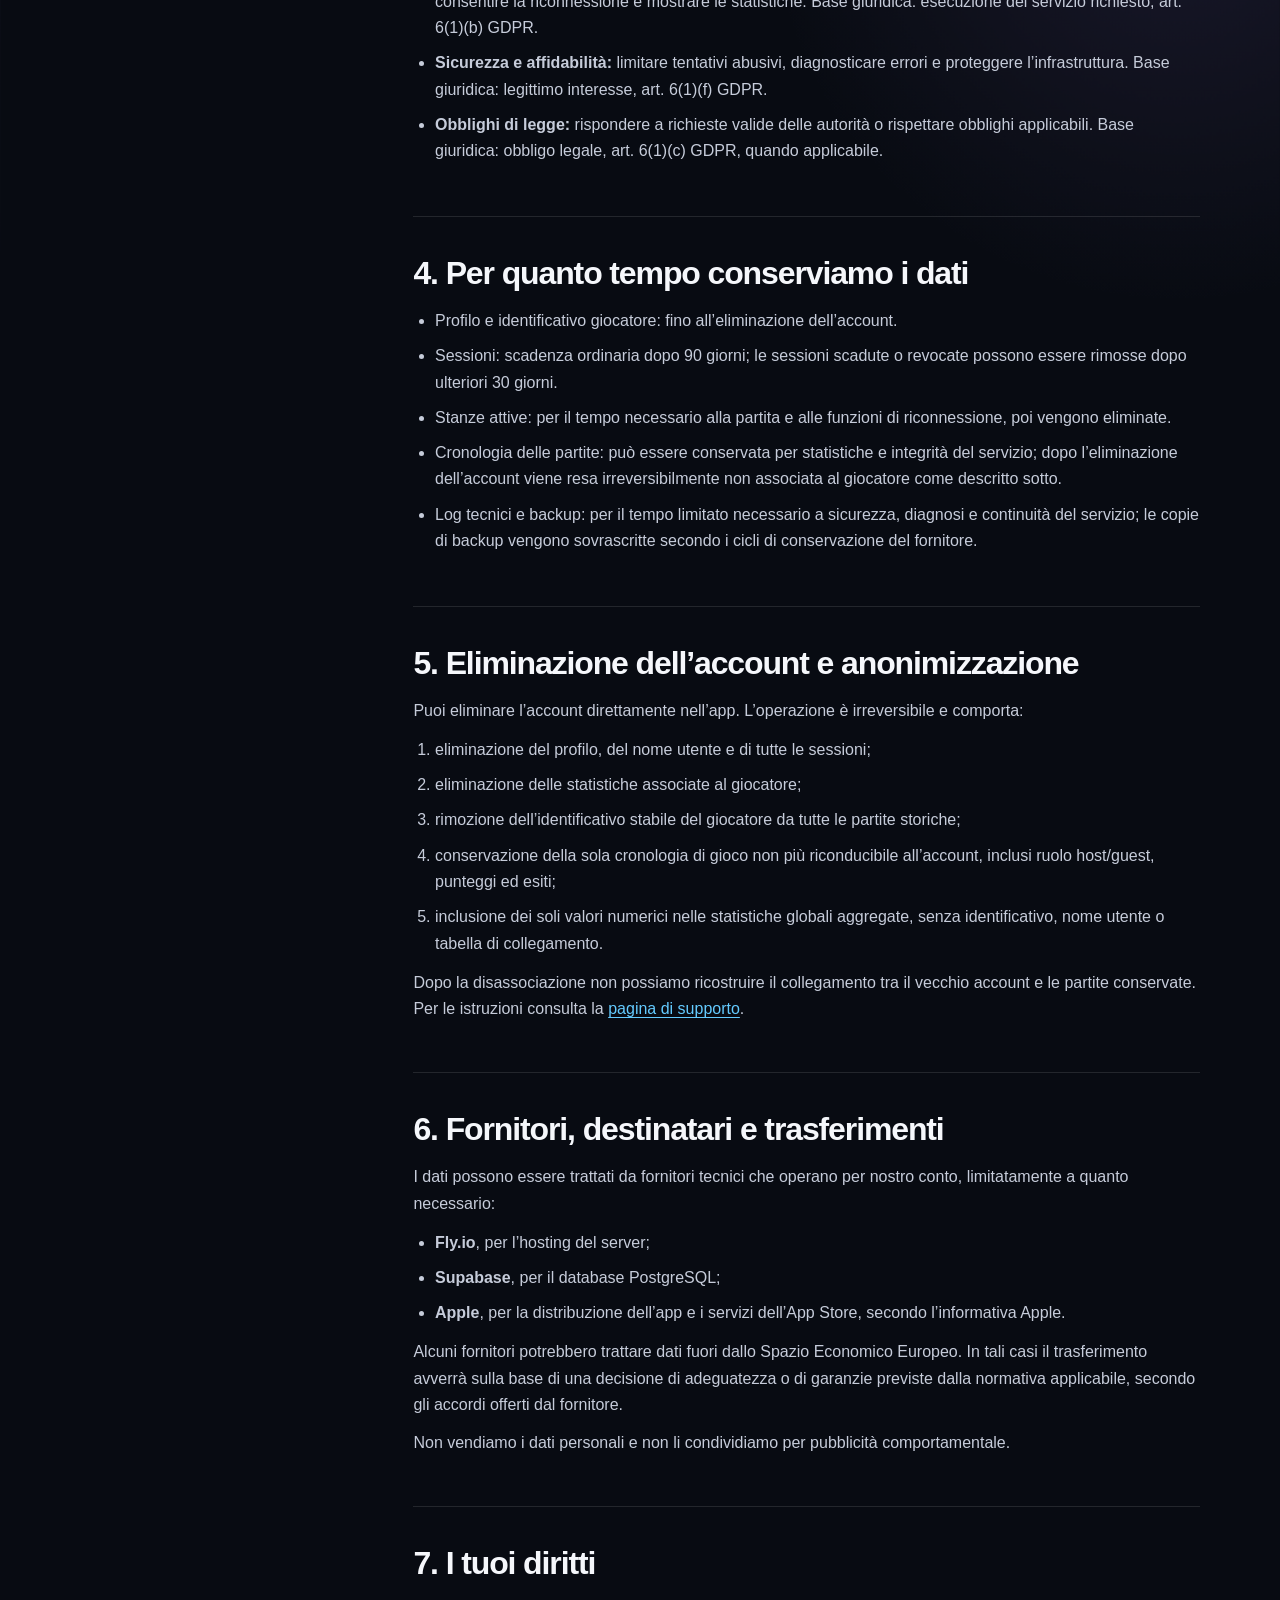
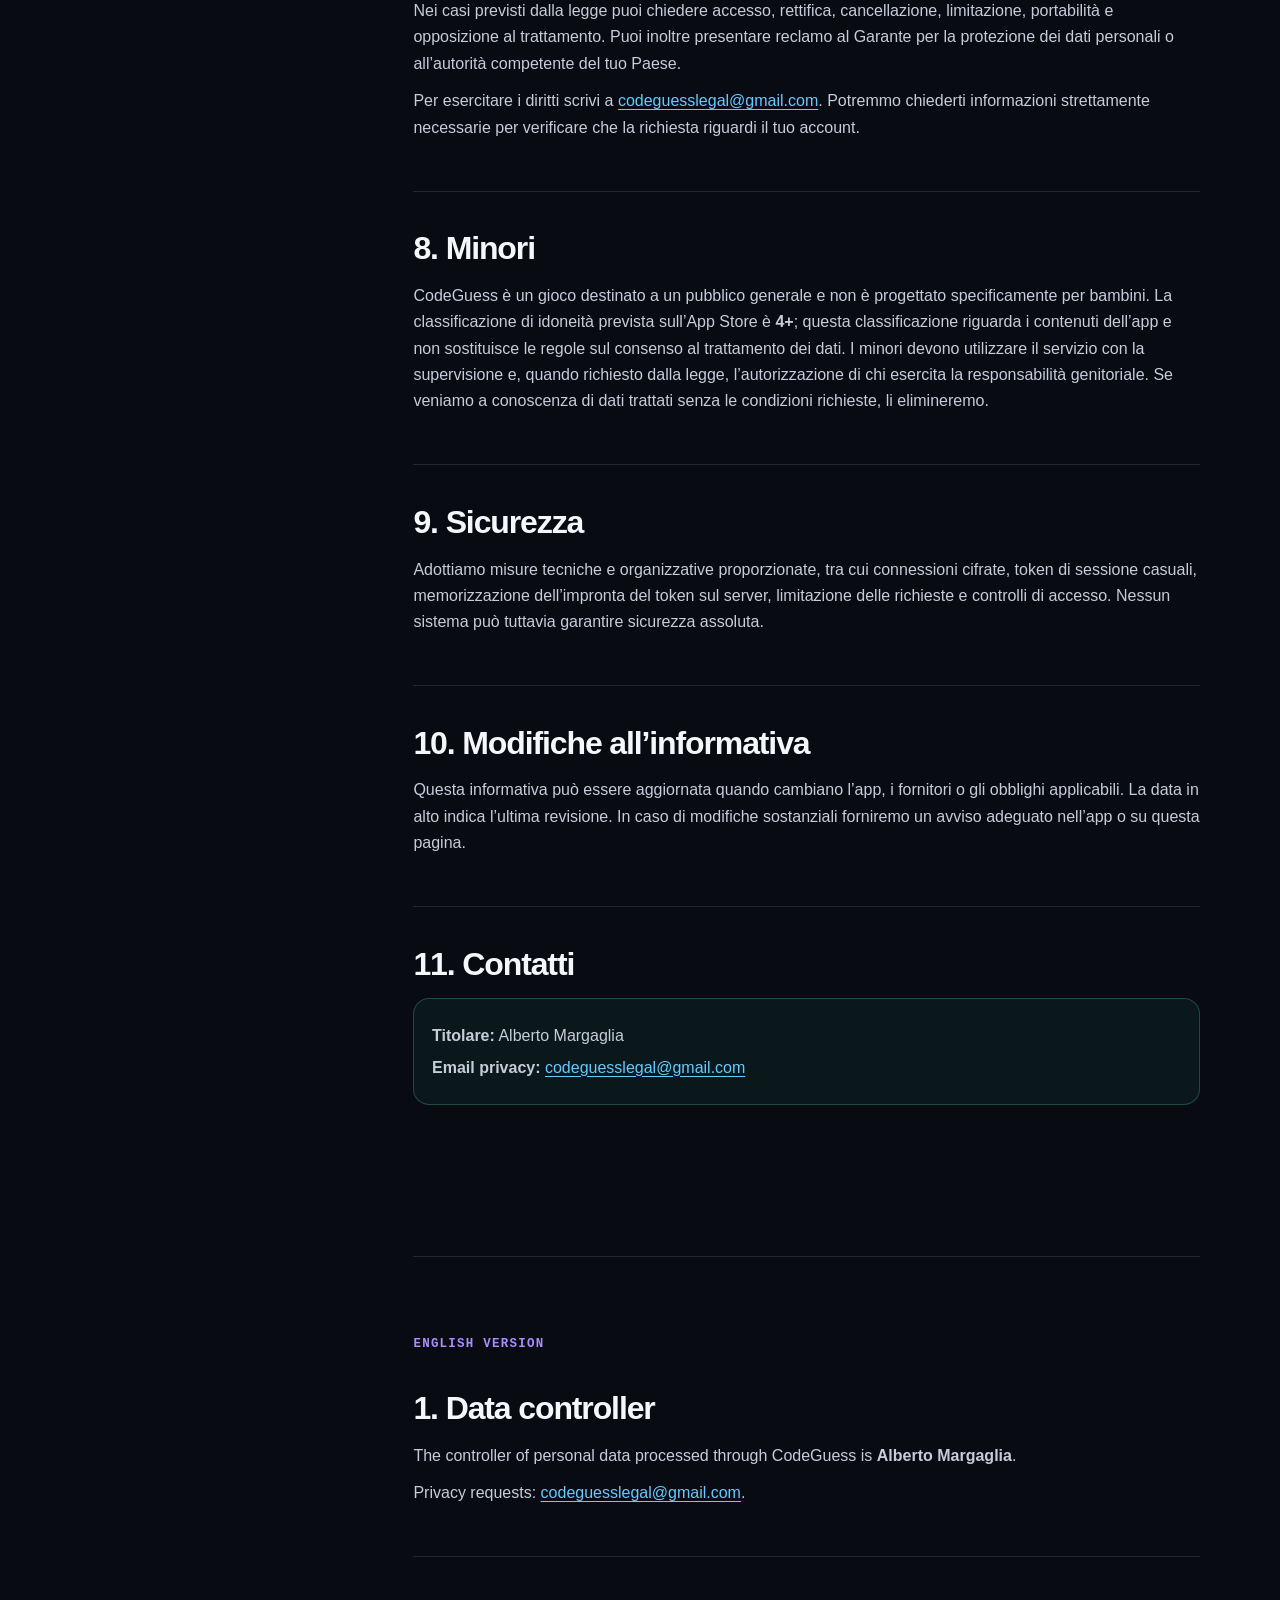
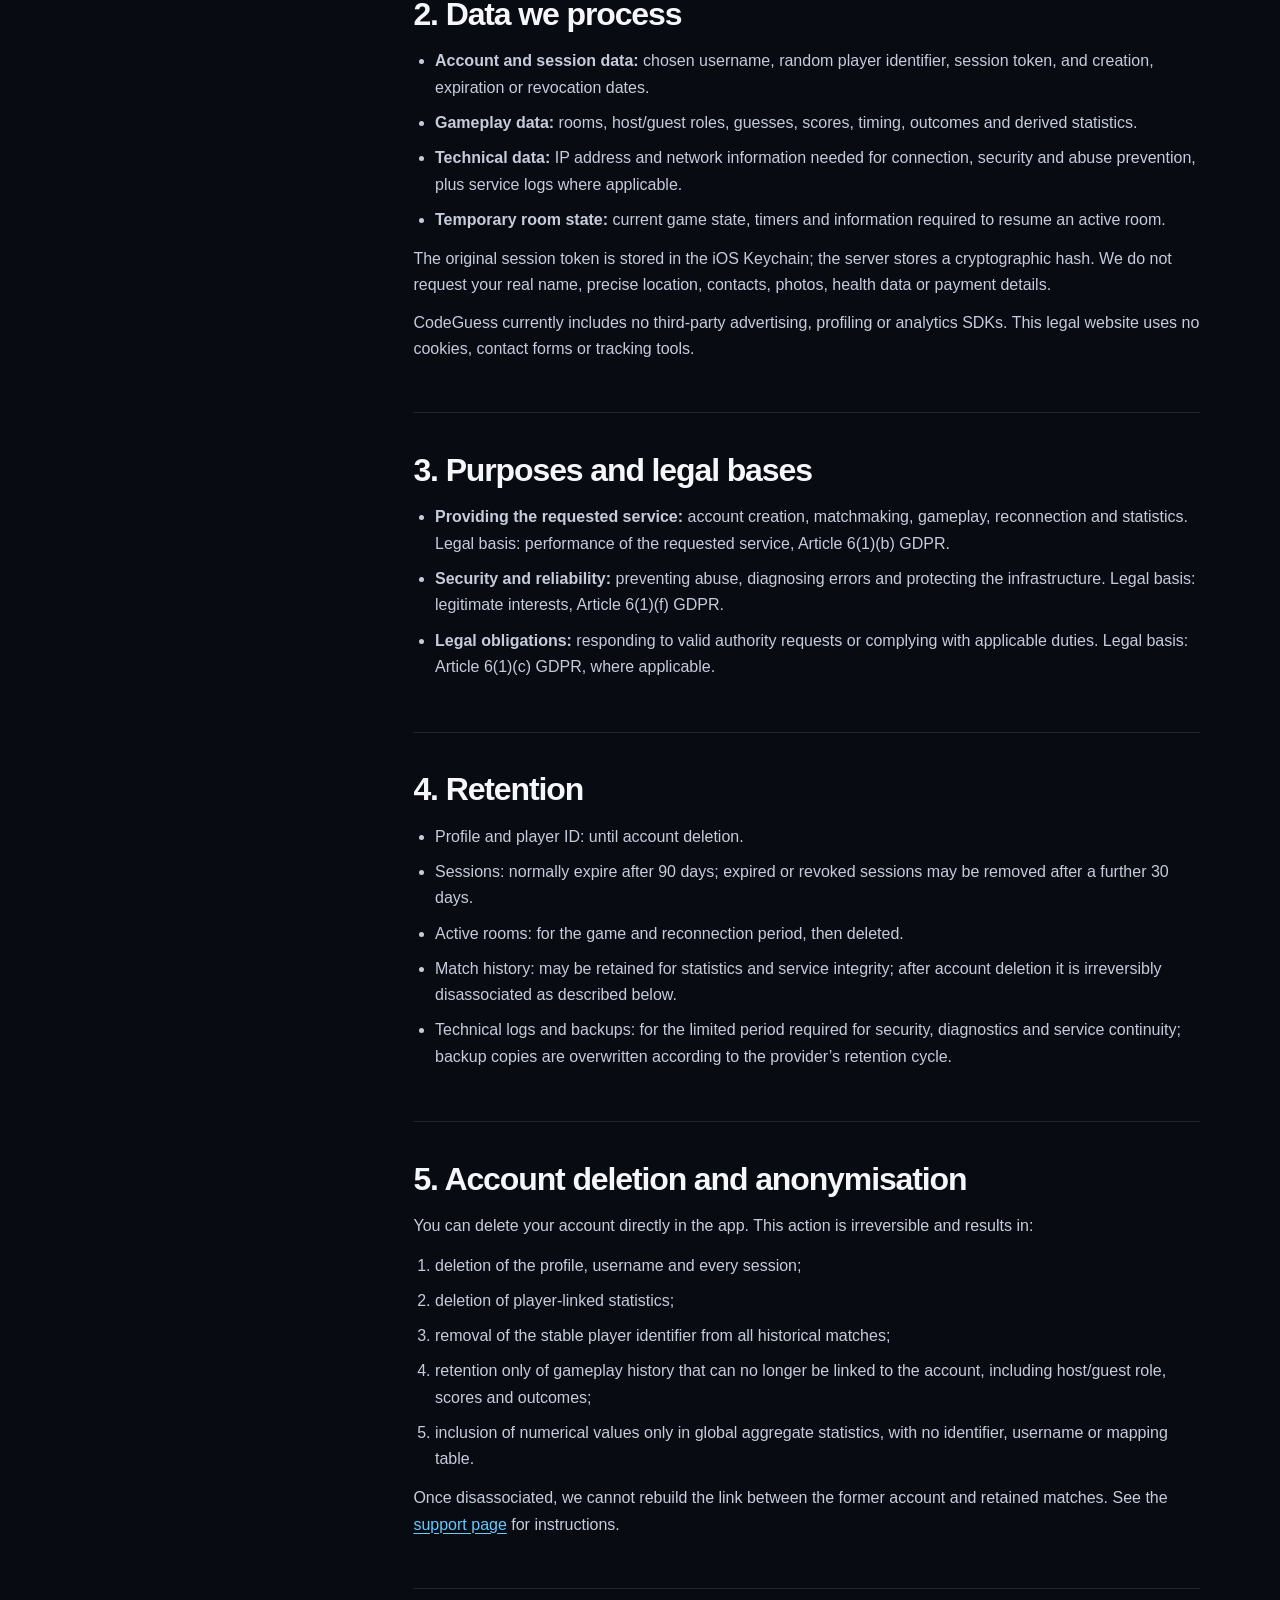
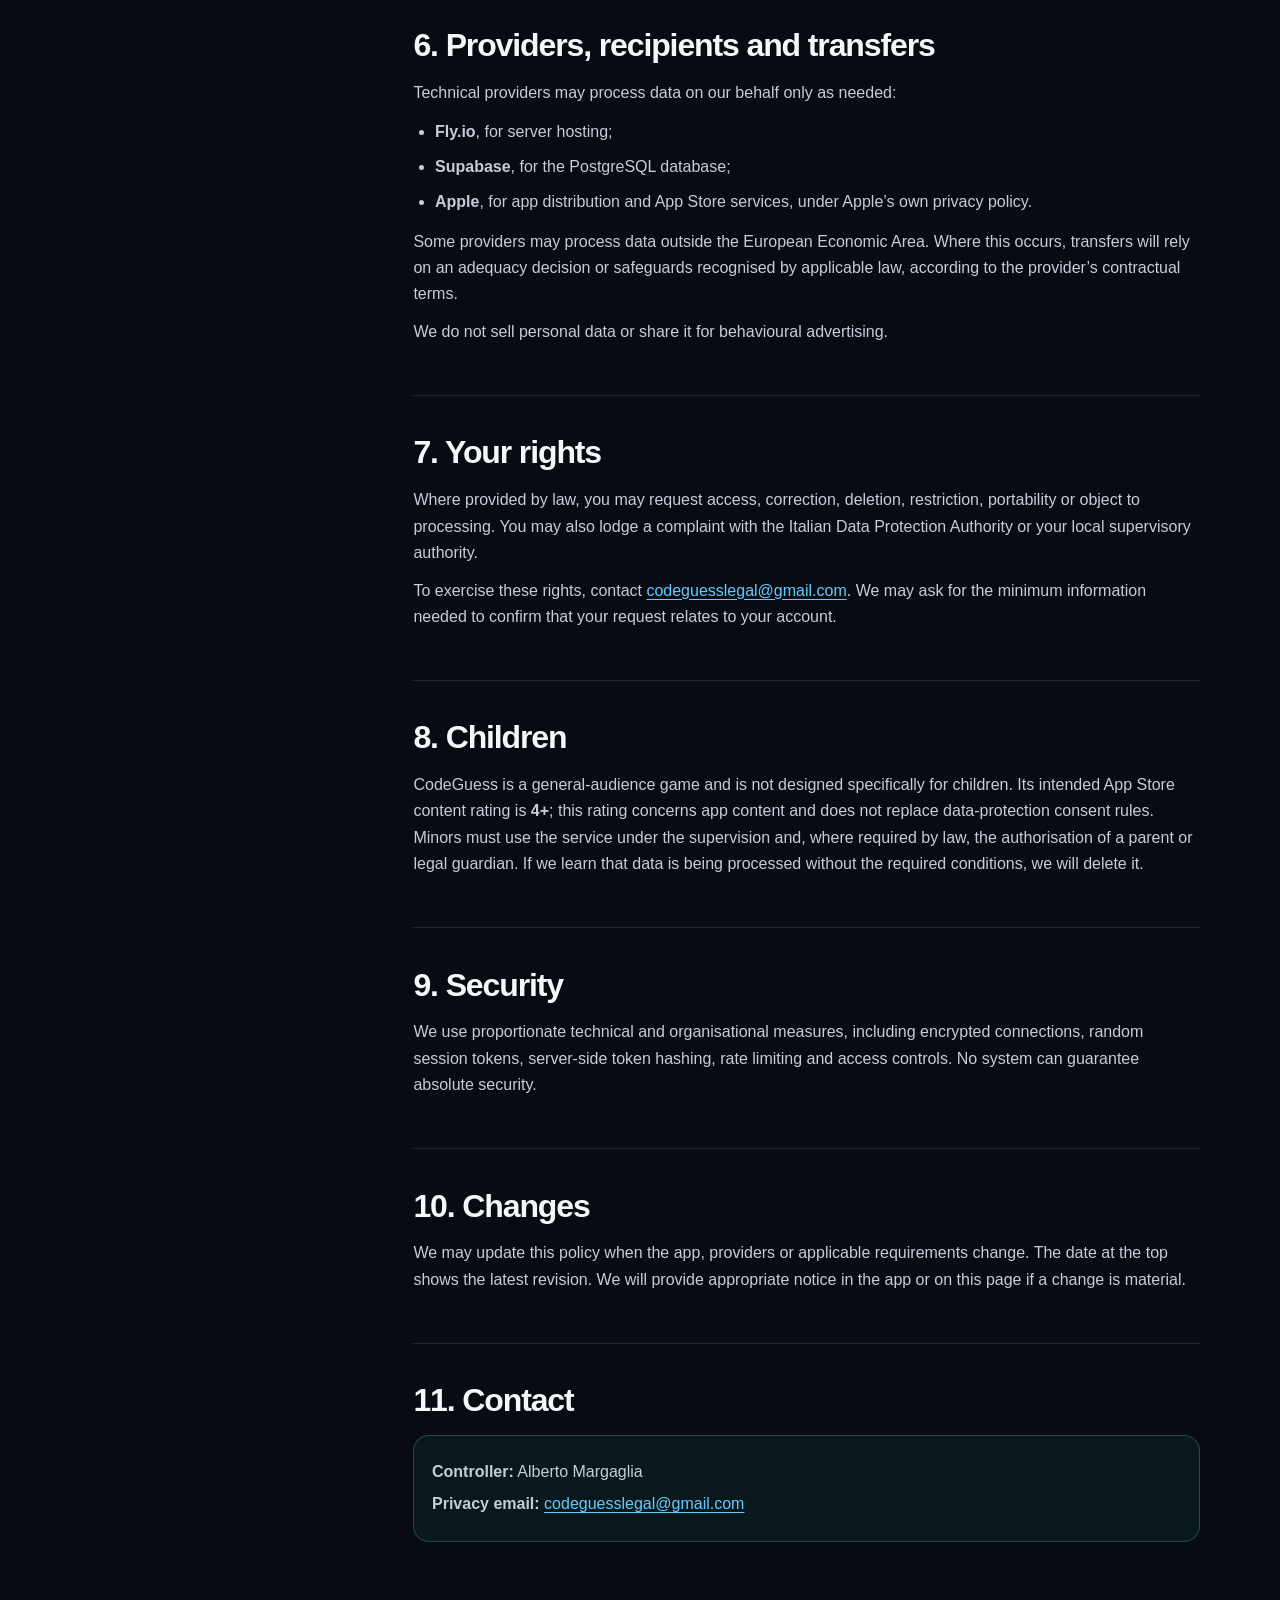
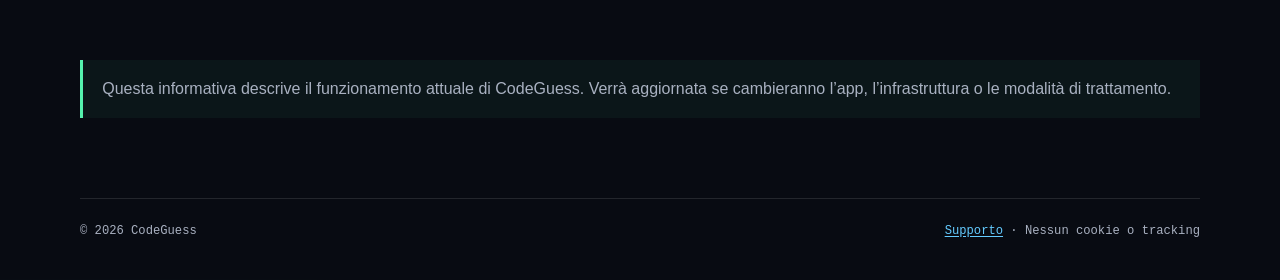
==== commit e3a6dfff: "Used correct email" ====
--- a/privacy.html
+++ b/privacy.html
@@ -59,7 +59,7 @@
             <section id="it-titolare" class="policy-section">
               <h2>1. Titolare del trattamento</h2>
               <p>Il titolare del trattamento dei dati relativi a CodeGuess è <strong>Alberto Margaglia</strong>.</p>
-              <p>Per richieste sulla privacy: <a href="mailto:codeguess@gmail.com">codeguess@gmail.com</a>.</p>
+              <p>Per richieste sulla privacy: <a href="mailto:codeguesslegal@gmail.com">codeguesslegal@gmail.com</a>.</p>
             </section>
 
             <section id="it-dati" class="policy-section">
@@ -134,7 +134,7 @@
             <section id="it-diritti" class="policy-section">
               <h2>7. I tuoi diritti</h2>
               <p>Nei casi previsti dalla legge puoi chiedere accesso, rettifica, cancellazione, limitazione, portabilità e opposizione al trattamento. Puoi inoltre presentare reclamo al Garante per la protezione dei dati personali o all’autorità competente del tuo Paese.</p>
-              <p>Per esercitare i diritti scrivi a <a href="mailto:codeguess@gmail.com">codeguess@gmail.com</a>. Potremmo chiederti informazioni strettamente necessarie per verificare che la richiesta riguardi il tuo account.</p>
+              <p>Per esercitare i diritti scrivi a <a href="mailto:codeguesslegal@gmail.com">codeguesslegal@gmail.com</a>. Potremmo chiederti informazioni strettamente necessarie per verificare che la richiesta riguardi il tuo account.</p>
             </section>
 
             <section id="it-minori" class="policy-section">
@@ -156,7 +156,7 @@
               <h2>11. Contatti</h2>
               <div class="contact-card">
                 <p><strong>Titolare:</strong> Alberto Margaglia</p>
-                <p><strong>Email privacy:</strong> <a href="mailto:codeguess@gmail.com">codeguess@gmail.com</a></p>
+                <p><strong>Email privacy:</strong> <a href="mailto:codeguesslegal@gmail.com">codeguesslegal@gmail.com</a></p>
               </div>
             </section>
           </article>
@@ -167,7 +167,7 @@
             <section class="policy-section">
               <h2>1. Data controller</h2>
               <p>The controller of personal data processed through CodeGuess is <strong>Alberto Margaglia</strong>.</p>
-              <p>Privacy requests: <a href="mailto:codeguess@gmail.com">codeguess@gmail.com</a>.</p>
+              <p>Privacy requests: <a href="mailto:codeguesslegal@gmail.com">codeguesslegal@gmail.com</a>.</p>
             </section>
 
             <section class="policy-section">
@@ -230,7 +230,7 @@
             <section class="policy-section">
               <h2>7. Your rights</h2>
               <p>Where provided by law, you may request access, correction, deletion, restriction, portability or object to processing. You may also lodge a complaint with the Italian Data Protection Authority or your local supervisory authority.</p>
-              <p>To exercise these rights, contact <a href="mailto:codeguess@gmail.com">codeguess@gmail.com</a>. We may ask for the minimum information needed to confirm that your request relates to your account.</p>
+              <p>To exercise these rights, contact <a href="mailto:codeguesslegal@gmail.com">codeguesslegal@gmail.com</a>. We may ask for the minimum information needed to confirm that your request relates to your account.</p>
             </section>
 
             <section class="policy-section">
@@ -252,7 +252,7 @@
               <h2>11. Contact</h2>
               <div class="contact-card">
                 <p><strong>Controller:</strong> Alberto Margaglia</p>
-                <p><strong>Privacy email:</strong> <a href="mailto:codeguess@gmail.com">codeguess@gmail.com</a></p>
+                <p><strong>Privacy email:</strong> <a href="mailto:codeguesslegal@gmail.com">codeguesslegal@gmail.com</a></p>
               </div>
             </section>
           </article>
